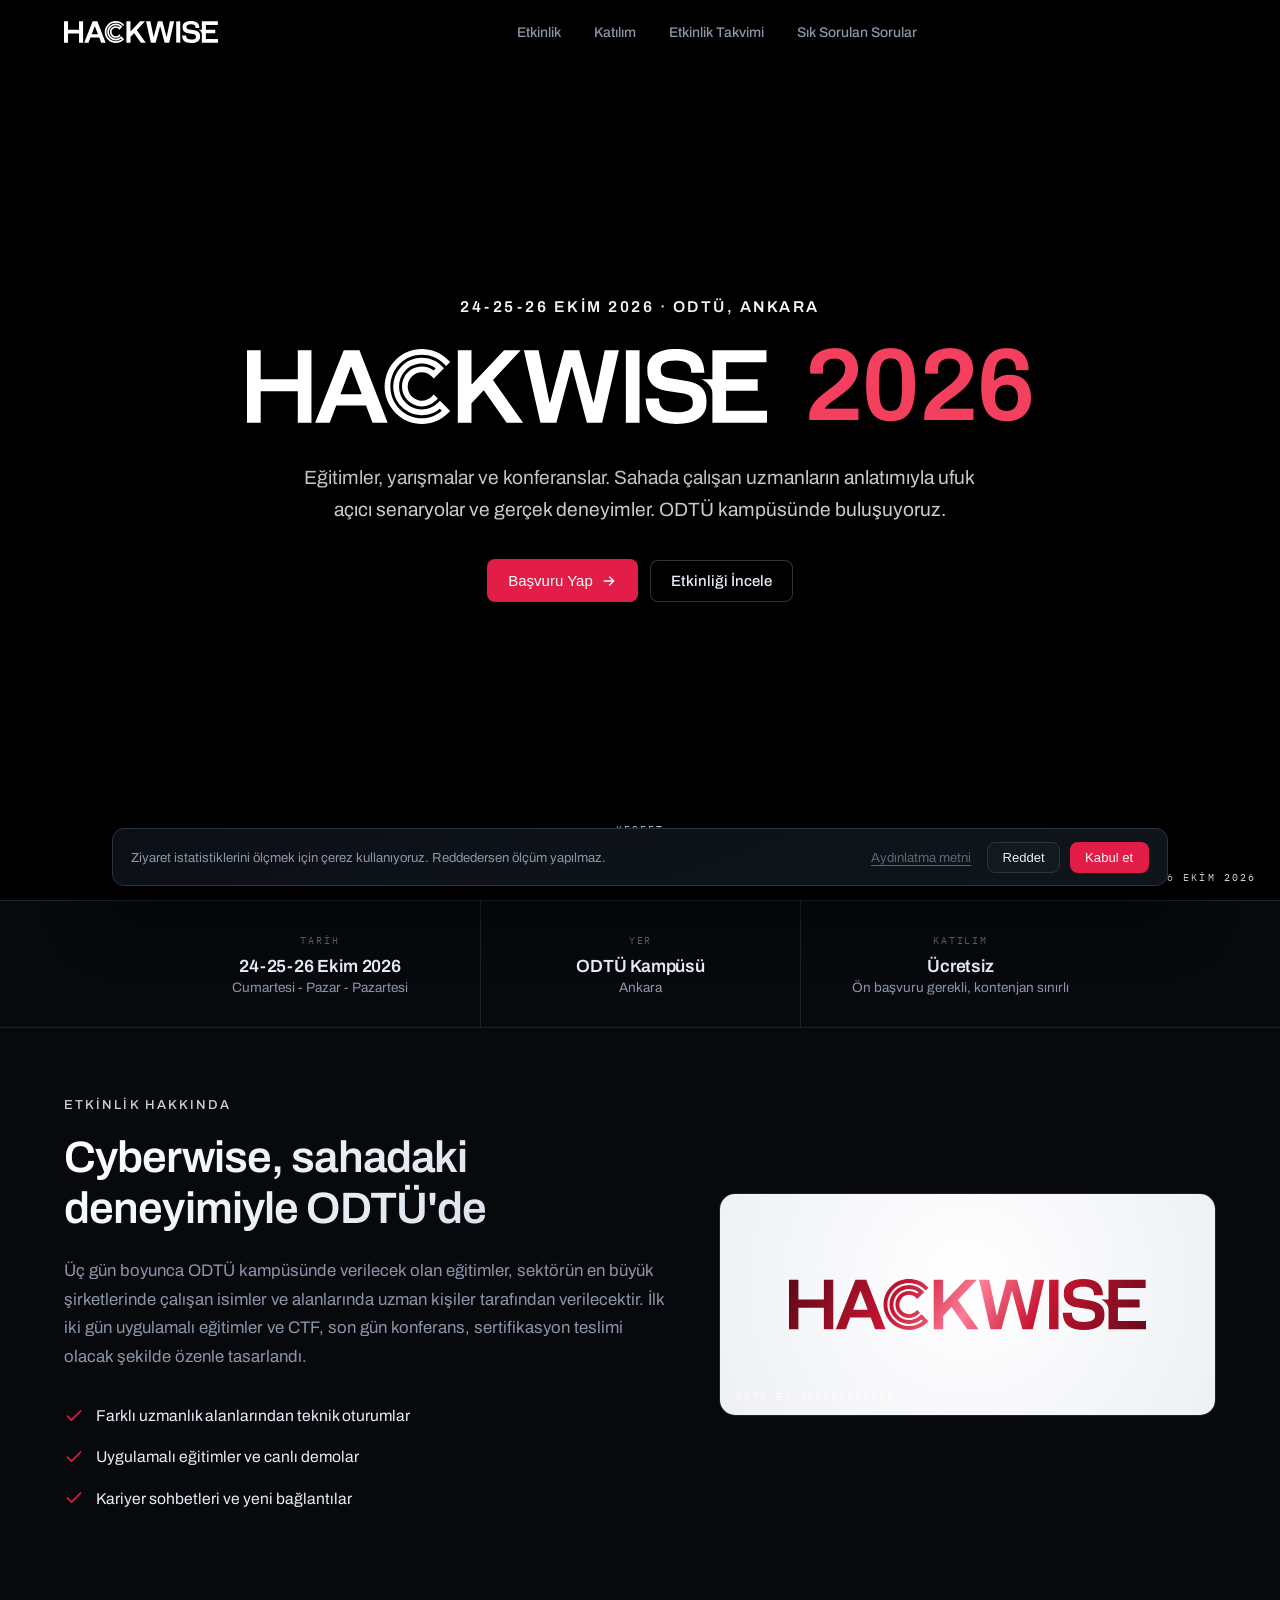
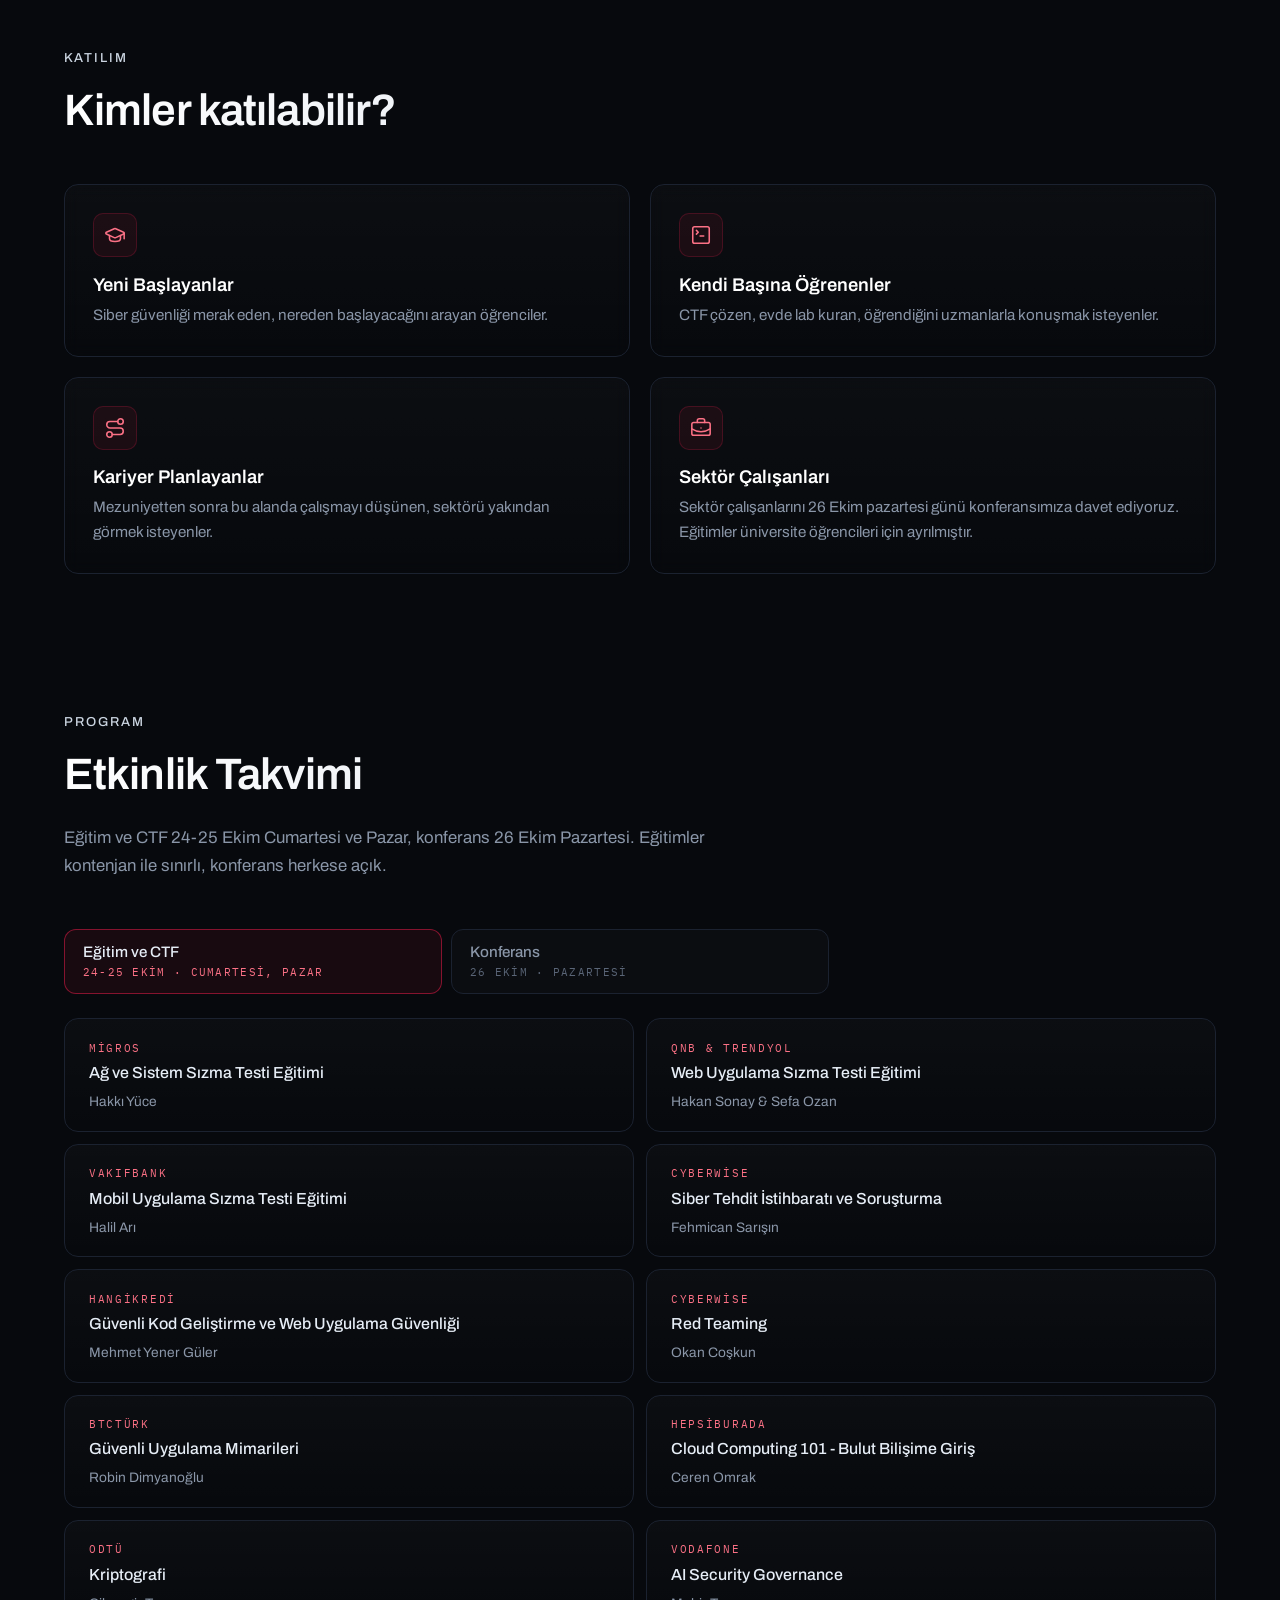
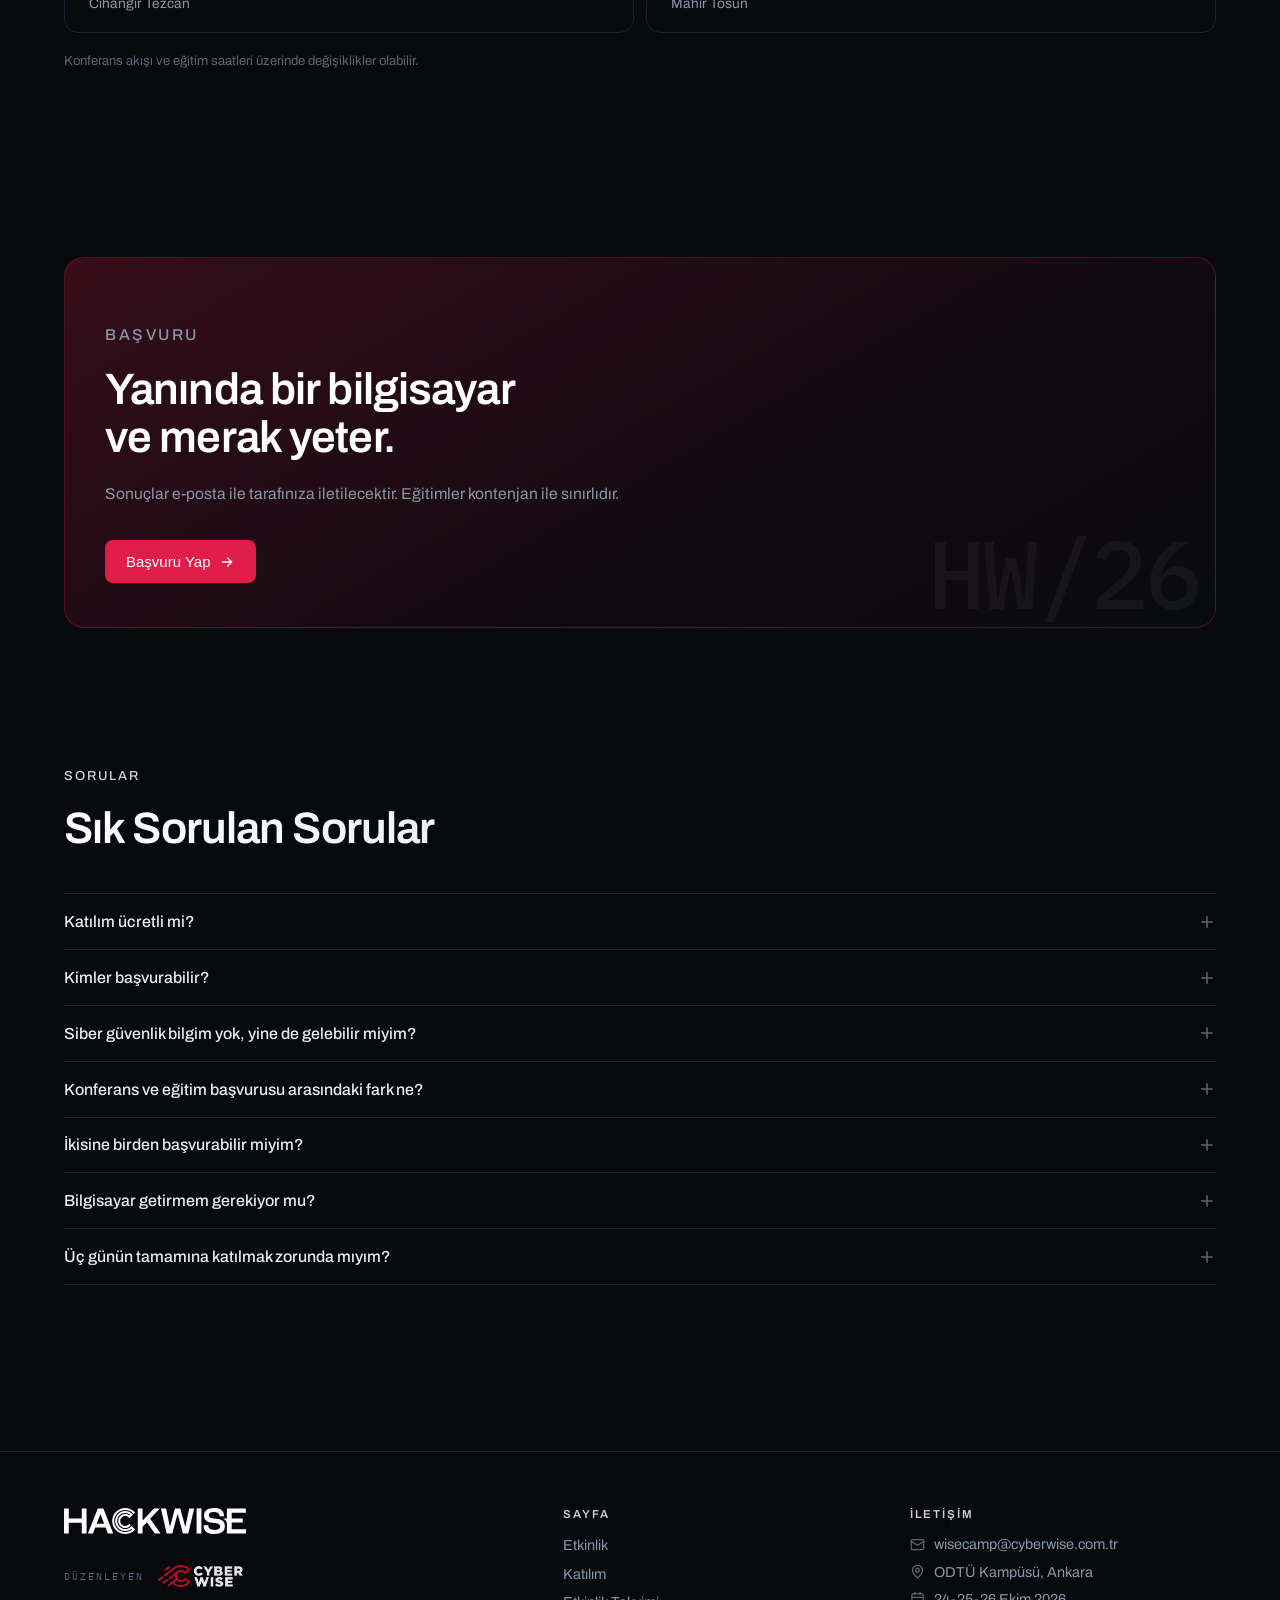
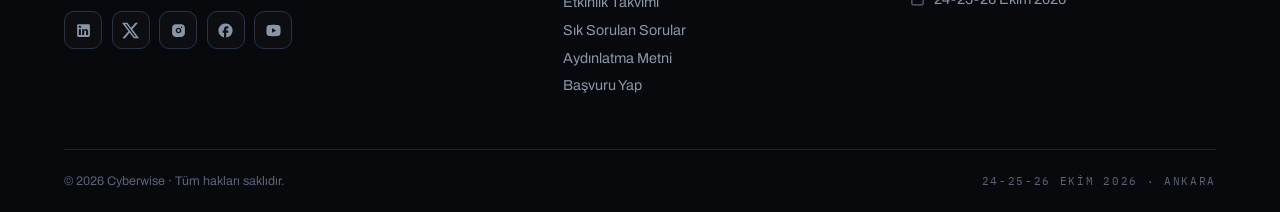
==== index.html @ 1c5ca89b "Initial commit" ====
<!doctype html>
<html lang="tr">
  <head>
    <meta charset="UTF-8" />
    <meta name="viewport" content="width=device-width, initial-scale=1.0" />
    <title>HackWise 2026 | Cyberwise</title>
    <meta name="description" content="24-25-26 Ekim 2026'da ODTÜ kampüsünde üç günlük siber güvenlik etkinliği. Eğitimler, yarışmalar ve konferanslar; sahadan uzmanlarla gerçek deneyimler." />

    <link rel="canonical" href="https://hackwise.org/" />

    <meta property="og:type" content="website" />
    <meta property="og:site_name" content="HackWise 2026" />
    <meta property="og:title" content="HackWise 2026 · 24-26 Ekim, ODTÜ Kampüsü" />
    <meta property="og:description" content="24-25-26 Ekim 2026'da ODTÜ kampüsünde üç günlük siber güvenlik etkinliği. Eğitimler, yarışmalar ve konferanslar; sahadan uzmanlarla gerçek deneyimler." />
    <meta property="og:url" content="https://hackwise.org/" />
    <meta property="og:image" content="https://hackwise.org/assets/og.png" />
    <meta property="og:image:type" content="image/png" />
    <meta property="og:image:width" content="1200" />
    <meta property="og:image:height" content="630" />
    <meta property="og:image:alt" content="HackWise 2026 · 24-25-26 Ekim, ODTÜ Kampüsü" />
    <meta property="og:locale" content="tr_TR" />

    <meta name="twitter:card" content="summary_large_image" />
    <meta name="twitter:title" content="HackWise 2026 · 24-26 Ekim, ODTÜ Kampüsü" />
    <meta name="twitter:image" content="https://hackwise.org/assets/og.png" />
    <meta name="twitter:description" content="24-25-26 Ekim 2026'da ODTÜ kampüsünde üç günlük siber güvenlik etkinliği. Eğitimler, yarışmalar ve konferanslar; sahadan uzmanlarla gerçek deneyimler." />

    <link rel="icon" href="assets/favicon.svg" type="image/svg+xml" />
    <link rel="apple-touch-icon" href="assets/apple-touch-icon.png" />
    <link rel="preconnect" href="https://fonts.googleapis.com" />
    <link rel="preconnect" href="https://fonts.gstatic.com" crossorigin />
    <link
      href="https://fonts.googleapis.com/css2?family=Archivo:wght@400;500;600;700&family=IBM+Plex+Mono:wght@400;500&display=swap"
      rel="stylesheet"
      media="print"
      onload="this.media='all'"
    />
    <noscript>
      <link
        href="https://fonts.googleapis.com/css2?family=Archivo:wght@400;500;600;700&family=IBM+Plex+Mono:wght@400;500&display=swap"
        rel="stylesheet"
      />
    </noscript>
    <link rel="stylesheet" href="styles.css?v=33" />
    <meta name="theme-color" content="#07090d" />

    <script type="application/ld+json">
    {
      "@context": "https://schema.org",
      "@type": "Event",
      "name": "HackWise 2026",
      "description": "ODTÜ kampüsünde üç günlük siber güvenlik etkinliği. 24-25 Ekim uygulamalı eğitimler, 26 Ekim konferans.",
      "startDate": "2026-10-24",
      "endDate": "2026-10-26",
      "eventAttendanceMode": "https://schema.org/OfflineEventAttendanceMode",
      "eventStatus": "https://schema.org/EventScheduled",
      "location": {
        "@type": "Place",
        "name": "ODTÜ Kampüsü",
        "address": {
          "@type": "PostalAddress",
          "streetAddress": "Üniversiteler Mahallesi, Dumlupınar Bulvarı No:1",
          "postalCode": "06800",
          "addressLocality": "Çankaya",
          "addressRegion": "Ankara",
          "addressCountry": "TR"
        }
      },
      "offers": {
        "@type": "Offer",
        "price": 0,
        "priceCurrency": "TRY",
        "availability": "https://schema.org/InStock",
        "url": "https://hackwise.org/"
      },
      "image": "https://hackwise.org/assets/og.png",
      "url": "https://hackwise.org/",
      "inLanguage": "tr",
      "isAccessibleForFree": true,
      "audience": {
        "@type": "Audience",
        "audienceType": "Üniversite öğrencileri ve siber güvenlik profesyonelleri"
      },
      "organizer": {
        "@type": "Organization",
        "name": "Cyberwise",
        "url": "https://www.cyberwise.com.tr",
        "sameAs": [
          "https://www.linkedin.com/company/cyberwisetr/",
          "https://x.com/Cyberwise_TR",
          "https://www.instagram.com/cyberwisecybersecurity/",
          "https://www.facebook.com/CyberwiseTurkey/",
          "https://www.youtube.com/channel/UCHg1nG4ghzyYnocoSRq4nSQ"
        ]
      }
    }
    </script>
  </head>
  <body>
    <header class="site-nav" id="site-nav">
      <div class="nav-inner" id="nav-inner">
        <div class="container-page nav-row">
          <a href="#top" class="nav-brand" aria-label="HackWise 2026">
            <img src="assets/hackwise-white.svg" alt="HackWise" class="nav-logo" width="1078" height="154" />
          </a>

          <nav class="nav-links">
            <a href="#hakkinda">Etkinlik</a>
            <a href="#katilimci">Katılım</a>
            <a href="#akis">Etkinlik Takvimi</a>
            <a href="#sss">Sık Sorulan Sorular</a>
          </nav>

          <div class="nav-actions">
            <button class="menu-btn" id="menu-btn" aria-label="Menü">
              <svg width="24" height="24" viewBox="0 0 24 24" fill="none" stroke="currentColor" stroke-width="2" stroke-linecap="round"><path d="M4 6h16M4 12h16M4 18h16"/></svg>
            </button>
          </div>
        </div>
      </div>

      <div class="mobile-menu" id="mobile-menu">
        <div class="container-page">
          <a href="#hakkinda">Etkinlik</a>
          <a href="#katilimci">Katılım</a>
          <a href="#akis">Etkinlik Takvimi</a>
          <a href="#sss">Sık Sorulan Sorular</a>
          <button type="button" class="btn-primary" style="margin-top:.75rem" data-apply-jump>Başvuru Yap</button>
        </div>
      </div>
    </header>

    <main id="top">
      <section class="hero">
        <video
          id="hero-video"
          class="hero-video"
          src="assets/world-web.mp4"
          autoplay
          muted
          playsinline
          preload="auto"
        ></video>

        <div class="hero-vignette"></div>
        <div class="hero-fade"></div>

        <div class="hero-content">
          <p class="eyebrow">24-25-26 Ekim 2026 · ODTÜ, Ankara</p>
          <h1 class="hero-title">
            <img src="assets/hackwise-white.svg" alt="HackWise" class="hero-logo" width="1078" height="154" fetchpriority="high" />
            <span class="hl">2026</span>
          </h1>
          <p class="hero-sub">
            Eğitimler, yarışmalar ve konferanslar. Sahada çalışan uzmanların anlatımıyla
            ufuk açıcı senaryolar ve gerçek deneyimler. ODTÜ kampüsünde buluşuyoruz.
          </p>
          <div class="hero-cta">
            <button type="button" class="btn-primary" data-apply-jump>
              <span>Başvuru Yap</span>
              <svg class="arrow" viewBox="0 0 24 24"><path d="M5 12h14M13 6l6 6-6 6"/></svg>
            </button>
            <a href="#hakkinda" class="btn-ghost hero-ghost">Etkinliği İncele</a>
          </div>
        </div>

        <div class="hero-corner br">24-25-26 EKİM 2026</div>

        <div class="scroll-cue">
          <span>KEŞFET</span>
          <span class="scroll-line"></span>
        </div>
      </section>

      <section class="info-strip">
        <div class="strip-grid-bg bg-grid bg-grid-fade"></div>
        <div class="container-page">
          <div class="info-grid">
            <div class="info-cell">
              <div class="k">Tarih</div>
              <div class="v">24-25-26 Ekim 2026</div>
              <div class="s">Cumartesi - Pazar - Pazartesi</div>
            </div>
            <div class="info-cell">
              <div class="k">Yer</div>
              <div class="v">ODTÜ Kampüsü</div>
              <div class="s">Ankara</div>
            </div>
            <div class="info-cell">
              <div class="k">Katılım</div>
              <div class="v">Ücretsiz</div>
              <div class="s">Ön başvuru gerekli, kontenjan sınırlı</div>
            </div>
          </div>
        </div>
      </section>

      <section id="hakkinda" class="section-pad">
        <div class="container-page">
          <div class="about-grid reveal">
            <div>
              <p class="eyebrow">Etkinlik Hakkında</p>
              <h2 class="section-title gradient-text" style="margin-top:1.25rem">
                Cyberwise, sahadaki deneyimiyle ODTÜ'de
              </h2>
              <p class="section-lead">
                Üç gün boyunca ODTÜ kampüsünde verilecek olan eğitimler, sektörün en büyük
                şirketlerinde çalışan isimler ve alanlarında uzman kişiler tarafından
                verilecektir. İlk iki gün uygulamalı eğitimler ve CTF, son gün konferans,
                sertifikasyon teslimi olacak şekilde özenle tasarlandı.
              </p>
              <ul class="about-list">
                <li>
                  <svg class="tick" viewBox="0 0 24 24" fill="none" stroke="currentColor" stroke-width="2" stroke-linecap="round" stroke-linejoin="round"><path d="M20 6L9 17l-5-5"/></svg>
                  <span>Farklı uzmanlık alanlarından teknik oturumlar</span>
                </li>
                <li>
                  <svg class="tick" viewBox="0 0 24 24" fill="none" stroke="currentColor" stroke-width="2" stroke-linecap="round" stroke-linejoin="round"><path d="M20 6L9 17l-5-5"/></svg>
                  <span>Uygulamalı eğitimler ve canlı demolar</span>
                </li>
                <li>
                  <svg class="tick" viewBox="0 0 24 24" fill="none" stroke="currentColor" stroke-width="2" stroke-linecap="round" stroke-linejoin="round"><path d="M20 6L9 17l-5-5"/></svg>
                  <span>Kariyer sohbetleri ve yeni bağlantılar</span>
                </li>
              </ul>
            </div>
            <div class="about-visual">
              <div class="visual-mark v1">
                <img src="assets/hackwise-gradient.svg" alt="HackWise" width="1078" height="154" loading="lazy" />
              </div>
              <span class="visual-label">ODTÜ EV SAHİPLİĞİNDE</span>
            </div>
          </div>
        </div>
      </section>

      <section id="katilimci" class="section-pad">
        <div class="container-page">
          <div class="reveal">
            <p class="eyebrow">Katılım</p>
            <h2 class="section-title gradient-text" style="margin-top:1.25rem">Kimler katılabilir?</h2>
          </div>
          <div class="grid-cards">
            <div class="card feature audience card-hover reveal">
              <div class="icon"><svg viewBox="0 0 24 24"><path d="M21.42 10.922a1 1 0 0 0-.019-1.838L12.83 5.18a2 2 0 0 0-1.66 0L2.6 9.08a1 1 0 0 0 0 1.832l8.57 3.908a2 2 0 0 0 1.66 0z"/><path d="M22 10v6"/><path d="M6 12.5V16a6 3 0 0 0 12 0v-3.5"/></svg></div>
              <h3>Yeni Başlayanlar</h3>
              <p>Siber güvenliği merak eden, nereden başlayacağını arayan öğrenciler.</p>
            </div>
            <div class="card feature audience card-hover reveal">
              <div class="icon"><svg viewBox="0 0 24 24"><path d="m7 11 2-2-2-2"/><path d="M11 13h4"/><rect width="18" height="18" x="3" y="3" rx="2"/></svg></div>
              <h3>Kendi Başına Öğrenenler</h3>
              <p>CTF çözen, evde lab kuran, öğrendiğini uzmanlarla konuşmak isteyenler.</p>
            </div>
            <div class="card feature audience card-hover reveal">
              <div class="icon"><svg viewBox="0 0 24 24"><circle cx="6" cy="19" r="3"/><path d="M9 19h8.5a3.5 3.5 0 0 0 0-7h-11a3.5 3.5 0 0 1 0-7H15"/><circle cx="18" cy="5" r="3"/></svg></div>
              <h3>Kariyer Planlayanlar</h3>
              <p>Mezuniyetten sonra bu alanda çalışmayı düşünen, sektörü yakından görmek isteyenler.</p>
            </div>
            <div class="card feature audience card-hover reveal">
              <div class="icon"><svg viewBox="0 0 24 24"><path d="M12 12h.01"/><path d="M16 6V4a2 2 0 0 0-2-2h-4a2 2 0 0 0-2 2v2"/><path d="M22 13a18.15 18.15 0 0 1-20 0"/><rect width="20" height="14" x="2" y="6" rx="2"/></svg></div>
              <h3>Sektör Çalışanları</h3>
              <p>Sektör çalışanlarını 26 Ekim pazartesi günü konferansımıza davet ediyoruz. Eğitimler üniversite öğrencileri için ayrılmıştır.</p>
            </div>
          </div>
        </div>
      </section>

      <section id="akis" class="section-pad">
        <div class="container-page">
          <div class="reveal">
            <p class="eyebrow">Program</p>
            <h2 class="section-title gradient-text" style="margin-top:1.25rem">Etkinlik Takvimi</h2>
            <p class="section-lead">
              Eğitim ve CTF 24-25 Ekim Cumartesi ve Pazar, konferans 26 Ekim Pazartesi.
              Eğitimler kontenjan ile sınırlı, konferans herkese açık.
            </p>
          </div>

          <div class="sch reveal">
            <div class="sch-tabs" role="tablist" aria-label="Program bölümleri">
              <button type="button" class="sch-day active" role="tab" aria-selected="true" aria-controls="sch-panel-1" data-day="1">
                <span class="sch-day-date">Eğitim ve CTF</span>
                <span class="sch-day-note">24-25 Ekim · Cumartesi, Pazar</span>
              </button>
              <button type="button" class="sch-day" role="tab" aria-selected="false" aria-controls="sch-panel-2" data-day="2">
                <span class="sch-day-date">Konferans</span>
                <span class="sch-day-note">26 Ekim · Pazartesi</span>
              </button>
            </div>

            <div class="sch-panel tgrid" id="sch-panel-1" role="tabpanel" data-day="1">
              <article class="tcard">
                <span class="tcard-firm">Migros</span>
                <h3>Ağ ve Sistem Sızma Testi Eğitimi</h3>
                <p class="tcard-trainer">Hakkı Yüce</p>
              </article>
              <article class="tcard">
                <span class="tcard-firm">QNB & Trendyol</span>
                <h3>Web Uygulama Sızma Testi Eğitimi</h3>
                <p class="tcard-trainer">Hakan Sonay & Sefa Ozan</p>
              </article>
              <article class="tcard">
                <span class="tcard-firm">Vakıfbank</span>
                <h3>Mobil Uygulama Sızma Testi Eğitimi</h3>
                <p class="tcard-trainer">Halil Arı</p>
              </article>
              <article class="tcard">
                <span class="tcard-firm">Cyberwise</span>
                <h3>Siber Tehdit İstihbaratı ve Soruşturma</h3>
                <p class="tcard-trainer">Fehmican Sarışın</p>
              </article>
              <article class="tcard">
                <span class="tcard-firm">HangiKredi</span>
                <h3>Güvenli Kod Geliştirme ve Web Uygulama Güvenliği</h3>
                <p class="tcard-trainer">Mehmet Yener Güler</p>
              </article>
              <article class="tcard">
                <span class="tcard-firm">Cyberwise</span>
                <h3>Red Teaming</h3>
                <p class="tcard-trainer">Okan Coşkun</p>
              </article>
              <article class="tcard">
                <span class="tcard-firm">BTCTürk</span>
                <h3>Güvenli Uygulama Mimarileri</h3>
                <p class="tcard-trainer">Robin Dimyanoğlu</p>
              </article>
              <article class="tcard">
                <span class="tcard-firm">Hepsiburada</span>
                <h3>Cloud Computing 101 - Bulut Bilişime Giriş</h3>
                <p class="tcard-trainer">Ceren Omrak</p>
              </article>
              <article class="tcard">
                <span class="tcard-firm">ODTÜ</span>
                <h3>Kriptografi</h3>
                <p class="tcard-trainer">Cihangir Tezcan</p>
              </article>
              <article class="tcard">
                <span class="tcard-firm">Vodafone</span>
                <h3>AI Security Governance</h3>
                <p class="tcard-trainer">Mahir Tosun</p>
              </article>
            </div>
            <div class="sch-panel timeline" id="sch-panel-2" role="tabpanel" data-day="2" hidden>
              <div class="slot">
                <div class="slot-body">
                  <h3>Açılış Konuşması</h3>
                </div>
              </div>
              <div class="slot">
                <div class="slot-body">
                  <h3>Bankacılık Sektöründe Siber Güvenlik</h3>
                </div>
              </div>
              <div class="slot slot-break">
                <div class="slot-body">
                  <h3>Ara</h3>
                </div>
              </div>
              <div class="slot">
                <div class="slot-body">
                  <h3>Enerji Sektöründe Siber Güvenlik</h3>
                </div>
              </div>
              <div class="slot">
                <div class="slot-body">
                  <h3>Honeypot</h3>
                </div>
              </div>
              <div class="slot slot-break">
                <div class="slot-body">
                  <h3>Öğle arası</h3>
                </div>
              </div>
              <div class="slot">
                <div class="slot-body">
                  <h3>ODTÜ oturumu</h3>
                </div>
              </div>
              <div class="slot">
                <div class="slot-body">
                  <h3>Platform Güvenliği</h3>
                </div>
              </div>
              <div class="slot slot-break">
                <div class="slot-body">
                  <h3>Ara</h3>
                </div>
              </div>
              <div class="slot">
                <div class="slot-body">
                  <h3>Denizcilikte Siber Güvenlik</h3>
                </div>
              </div>
              <div class="slot">
                <div class="slot-body">
                  <h3>Ödül töreni</h3>
                </div>
              </div>
              <div class="slot">
                <div class="slot-body">
                  <h3>Kapanış</h3>
                </div>
              </div>
            </div>
          </div>

          <p class="sch-note reveal">
            Konferans akışı ve eğitim saatleri üzerinde değişiklikler olabilir.
          </p>
        </div>
      </section>

      <section id="hazirlik" class="section-pad">
        <div class="container-page">
          <div class="prep reveal">
            <div class="prep-lead">
              <p class="eyebrow">Başvuru</p>
              <h2>Yanında bir bilgisayar ve merak yeter.</h2>
              <p>
                Sonuçlar e-posta ile tarafınıza iletilecektir. Eğitimler kontenjan
                ile sınırlıdır.
              </p>
              <button type="button" class="btn-primary apply-toggle" id="apply-toggle" aria-expanded="false" aria-controls="apply-choices">
                <span>Başvuru Yap</span>
                <svg class="arrow" viewBox="0 0 24 24"><path d="M5 12h14M13 6l6 6-6 6"/></svg>
              </button>

              <div class="apply-choices" id="apply-choices" hidden>
                <div class="apply-choices-inner">
                  <a href="#" class="apply-choice" data-apply="konferans">
                    <span class="apply-choice-kind">Konferans</span>
                    <span class="apply-choice-title">Konuşmalar</span>
                    <span class="apply-choice-desc">
                      26 Ekim, herkese açık.
                    </span>
                    <svg class="arrow" viewBox="0 0 24 24"><path d="M5 12h14M13 6l6 6-6 6"/></svg>
                  </a>
                  <a href="#" class="apply-choice" data-apply="hepsi">
                    <span class="apply-choice-kind">Eğitim + Konferans</span>
                    <span class="apply-choice-title">Üç günün tamamı</span>
                    <span class="apply-choice-desc">
                      Sertifikaya hak kazanmak için eğitim ve konferanslara katılım zorunludur.
                    </span>
                    <svg class="arrow" viewBox="0 0 24 24"><path d="M5 12h14M13 6l6 6-6 6"/></svg>
                  </a>
                </div>
              </div>

              <span class="prep-mark" aria-hidden="true">HW/26</span>
            </div>

          </div>
        </div>
      </section>


      <section id="sss" class="section-pad">
        <div class="container-page">
          <div class="reveal">
            <p class="eyebrow">Sorular</p>
            <h2 class="section-title gradient-text" style="margin-top:1.25rem">Sık Sorulan Sorular</h2>
          </div>

          <div class="faq reveal">
            <details class="faq-item">
              <summary>
                <span>Katılım ücretli mi?</span>
                <svg class="faq-sign" viewBox="0 0 24 24" fill="none" stroke="currentColor" stroke-width="2" stroke-linecap="round"><path d="M12 5v14M5 12h14"/></svg>
              </summary>
              <p>Hayır, etkinlik ücretsiz. Sadece ön başvuru gerekiyor.</p>
            </details>
            <details class="faq-item">
              <summary>
                <span>Kimler başvurabilir?</span>
                <svg class="faq-sign" viewBox="0 0 24 24" fill="none" stroke="currentColor" stroke-width="2" stroke-linecap="round"><path d="M12 5v14M5 12h14"/></svg>
              </summary>
              <p>Konferansa herkes başvurabilir. Eğitimler sadece üniversite öğrencilerine ayrıldı.</p>
            </details>
            <details class="faq-item">
              <summary>
                <span>Siber güvenlik bilgim yok, yine de gelebilir miyim?</span>
                <svg class="faq-sign" viewBox="0 0 24 24" fill="none" stroke="currentColor" stroke-width="2" stroke-linecap="round"><path d="M12 5v14M5 12h14"/></svg>
              </summary>
              <p>Evet.</p>
            </details>
            <details class="faq-item">
              <summary>
                <span>Konferans ve eğitim başvurusu arasındaki fark ne?</span>
                <svg class="faq-sign" viewBox="0 0 24 24" fill="none" stroke="currentColor" stroke-width="2" stroke-linecap="round"><path d="M12 5v14M5 12h14"/></svg>
              </summary>
              <p>Konferans sunumların yapıldığı ve sektör çalışanlarının öğrencilerle buluştuğu bir günlük bir etkinlik olacak. Eğitimler ise alanındaki uzman kişiler tarafından verilip sadece üniversite öğrencilerine yöneliktir.</p>
            </details>
            <details class="faq-item">
              <summary>
                <span>İkisine birden başvurabilir miyim?</span>
                <svg class="faq-sign" viewBox="0 0 24 24" fill="none" stroke="currentColor" stroke-width="2" stroke-linecap="round"><path d="M12 5v14M5 12h14"/></svg>
              </summary>
              <p>Hayır. Öğrencilerin eğitim ve konferansa, sektör çalışanlarının sadece konferansa başvurmalarını bekliyoruz. Çift kayıt oluşturulursa duruma göre biri değerlendirilecektir.</p>
            </details>
            <details class="faq-item">
              <summary>
                <span>Bilgisayar getirmem gerekiyor mu?</span>
                <svg class="faq-sign" viewBox="0 0 24 24" fill="none" stroke="currentColor" stroke-width="2" stroke-linecap="round"><path d="M12 5v14M5 12h14"/></svg>
              </summary>
              <p>Eğitimler için gerekiyor. Sadece konferans oturumlarına geleceksen gerek yok.</p>
            </details>
            <details class="faq-item">
              <summary>
                <span>Üç günün tamamına katılmak zorunda mıyım?</span>
                <svg class="faq-sign" viewBox="0 0 24 24" fill="none" stroke="currentColor" stroke-width="2" stroke-linecap="round"><path d="M12 5v14M5 12h14"/></svg>
              </summary>
              <p>Etkinlik kapsamında verilecek sertifikayı almak istiyorsan üç günün tamamına katılman gerekiyor. Konferans için istediğin oturumlara katılabilirsin, bu durumda sertifikadan mahrum kalacaksın.</p>
            </details>
          </div>
        </div>
      </section>
    </main>

    <footer class="site-footer">
      <div class="footer-grid-bg bg-grid bg-grid-fade"></div>
      <div class="container-page">
        <div class="footer-inner">
          <div class="footer-brand">
            <a href="#top" class="nav-brand" aria-label="HackWise 2026">
              <img src="assets/hackwise-white.svg" alt="HackWise" class="footer-logo" width="1078" height="154" loading="lazy" />
            </a>
            <div class="footer-org">
              <span>DÜZENLEYEN</span>
              <img src="assets/cw-white.webp" alt="Cyberwise" width="277" height="72" loading="lazy" />
            </div>
            <div class="footer-social">
              <a href="https://www.linkedin.com/company/cyberwisetr/" target="_blank" rel="noopener" aria-label="LinkedIn">
                <svg viewBox="0 0 24 24" fill="currentColor"><path d="M19 3C19.5304 3 20.0391 3.21071 20.4142 3.58579C20.7893 3.96086 21 4.46957 21 5V19C21 19.5304 20.7893 20.0391 20.4142 20.4142C20.0391 20.7893 19.5304 21 19 21H5C4.46957 21 3.96086 20.7893 3.58579 20.4142C3.21071 20.0391 3 19.5304 3 19V5C3 4.46957 3.21071 3.96086 3.58579 3.58579C3.96086 3.21071 4.46957 3 5 3H19ZM18.5 18.5V13.2C18.5 12.3354 18.1565 11.5062 17.5452 10.8948C16.9338 10.2835 16.1046 9.94 15.24 9.94C14.39 9.94 13.4 10.46 12.92 11.24V10.13H10.13V18.5H12.92V13.57C12.92 12.8 13.54 12.17 14.31 12.17C14.6813 12.17 15.0374 12.3175 15.2999 12.5801C15.5625 12.8426 15.71 13.1987 15.71 13.57V18.5H18.5ZM6.88 8.56C7.32556 8.56 7.75288 8.383 8.06794 8.06794C8.383 7.75288 8.56 7.32556 8.56 6.88C8.56 5.95 7.81 5.19 6.88 5.19C6.43178 5.19 6.00193 5.36805 5.68499 5.68499C5.36805 6.00193 5.19 6.43178 5.19 6.88C5.19 7.81 5.95 8.56 6.88 8.56ZM8.27 18.5V10.13H5.5V18.5H8.27Z"/></svg>
              </a>
              <a href="https://x.com/Cyberwise_TR" target="_blank" rel="noopener" aria-label="X">
                <svg viewBox="0 0 16 16" fill="currentColor"><path d="M12.6.75h2.454l-5.36 6.142L16 15.25h-4.937l-3.867-5.07-4.425 5.07H.316l5.733-6.57L0 .75h5.063l3.495 4.633L12.601.75Zm-.86 13.028h1.36L4.323 2.145H2.865z"/></svg>
              </a>
              <a href="https://www.instagram.com/cyberwisecybersecurity/" target="_blank" rel="noopener" aria-label="Instagram">
                <svg viewBox="0 0 24 24" fill="currentColor"><path d="M16 3C17.3261 3 18.5979 3.52678 19.5355 4.46447C20.4732 5.40215 21 6.67392 21 8V16C21 17.3261 20.4732 18.5979 19.5355 19.5355C18.5979 20.4732 17.3261 21 16 21H8C6.67392 21 5.40215 20.4732 4.46447 19.5355C3.52678 18.5979 3 17.3261 3 16V8C3 6.67392 3.52678 5.40215 4.46447 4.46447C5.40215 3.52678 6.67392 3 8 3H16ZM12 8C10.9391 8 9.92172 8.42143 9.17157 9.17157C8.42143 9.92172 8 10.9391 8 12C8 13.0609 8.42143 14.0783 9.17157 14.8284C9.92172 15.5786 10.9391 16 12 16C13.0609 16 14.0783 15.5786 14.8284 14.8284C15.5786 14.0783 16 13.0609 16 12C16 10.9391 15.5786 9.92172 14.8284 9.17157C14.0783 8.42143 13.0609 8 12 8ZM12 10C12.5304 10 13.0391 10.2107 13.4142 10.5858C13.7893 10.9609 14 11.4696 14 12C14 12.5304 13.7893 13.0391 13.4142 13.4142C13.0391 13.7893 12.5304 14 12 14C11.4696 14 10.9609 13.7893 10.5858 13.4142C10.2107 13.0391 10 12.5304 10 12C10 11.4696 10.2107 10.9609 10.5858 10.5858C10.9609 10.2107 11.4696 10 12 10ZM16.5 6.5C16.2348 6.5 15.9804 6.60536 15.7929 6.79289C15.6054 6.98043 15.5 7.23478 15.5 7.5C15.5 7.76522 15.6054 8.01957 15.7929 8.20711C15.9804 8.39464 16.2348 8.5 16.5 8.5C16.7652 8.5 17.0196 8.39464 17.2071 8.20711C17.3946 8.01957 17.5 7.76522 17.5 7.5C17.5 7.23478 17.3946 6.98043 17.2071 6.79289C17.0196 6.60536 16.7652 6.5 16.5 6.5Z"/></svg>
              </a>
              <a href="https://www.facebook.com/CyberwiseTurkey/" target="_blank" rel="noopener" aria-label="Facebook">
                <svg viewBox="0 0 24 24" fill="currentColor"><path d="M22 12C22 6.48 17.52 2 12 2C6.48 2 2 6.48 2 12C2 16.84 5.44 20.87 10 21.8V15H8V12H10V9.5C10 7.57 11.57 6 13.5 6H16V9H14C13.45 9 13 9.45 13 10V12H16V15H13V21.95C18.05 21.45 22 17.19 22 12Z"/></svg>
              </a>
              <a href="https://www.youtube.com/channel/UCHg1nG4ghzyYnocoSRq4nSQ" target="_blank" rel="noopener" aria-label="YouTube">
                <svg viewBox="0 0 24 24" fill="currentColor"><path fill-rule="evenodd" clip-rule="evenodd" d="M12 4C12.855 4 13.732 4.022 14.582 4.058L15.586 4.106L16.547 4.163L17.447 4.224L18.269 4.288C19.1612 4.35589 20.0008 4.73643 20.64 5.3626C21.2791 5.98877 21.6768 6.8204 21.763 7.711L21.803 8.136L21.878 9.046C21.948 9.989 22 11.017 22 12C22 12.983 21.948 14.011 21.878 14.954L21.803 15.864L21.763 16.289C21.6768 17.1798 21.2789 18.0115 20.6396 18.6377C20.0002 19.2639 19.1604 19.6443 18.268 19.712L17.448 19.775L16.548 19.837L15.586 19.894L14.582 19.942C13.7218 19.9793 12.861 19.9986 12 20C11.139 19.9986 10.2782 19.9793 9.418 19.942L8.414 19.894L7.453 19.837L6.553 19.775L5.731 19.712C4.83881 19.6441 3.9992 19.2636 3.36004 18.6374C2.72089 18.0112 2.32319 17.1796 2.237 16.289L2.197 15.864L2.122 14.954C2.04583 13.9711 2.00514 12.9858 2 12C2 11.017 2.052 9.989 2.122 9.046L2.197 8.136L2.237 7.711C2.32316 6.82055 2.72071 5.98905 3.35966 5.36291C3.99861 4.73676 4.83799 4.35612 5.73 4.288L6.551 4.224L7.451 4.163L8.413 4.106L9.417 4.058C10.2775 4.02073 11.1387 4.00139 12 4ZM10 9.575V14.425C10 14.887 10.5 15.175 10.9 14.945L15.1 12.52C15.1914 12.4674 15.2673 12.3916 15.3201 12.3003C15.3729 12.209 15.4007 12.1055 15.4007 12C15.4007 11.8945 15.3729 11.791 15.3201 11.6997C15.2673 11.6084 15.1914 11.5326 15.1 11.48L10.9 9.056C10.8088 9.00332 10.7053 8.9756 10.5999 8.97562C10.4945 8.97563 10.3911 9.00339 10.2998 9.0561C10.2086 9.1088 10.1329 9.1846 10.0802 9.27587C10.0276 9.36713 9.99993 9.47065 10 9.576V9.575Z"/></svg>
              </a>
            </div>
          </div>
          <div class="footer-col">
            <h3>Sayfa</h3>
            <ul>
              <li><a href="#hakkinda">Etkinlik</a></li>
              <li><a href="#katilimci">Katılım</a></li>
              <li><a href="#akis">Etkinlik Takvimi</a></li>
              <li><a href="#sss">Sık Sorulan Sorular</a></li>
              <li><a href="kvkk.html">Aydınlatma Metni</a></li>
              <li><button type="button" class="footer-link-btn" data-apply-jump>Başvuru Yap</button></li>
            </ul>
          </div>
          <div class="footer-col">
            <h3>İletişim</h3>
            <ul class="footer-contact">
              <li>
                <svg viewBox="0 0 24 24"><rect width="20" height="16" x="2" y="4" rx="2"/><path d="m22 7-8.97 5.7a1.94 1.94 0 0 1-2.06 0L2 7"/></svg>
                <a href="mailto:wisecamp@cyberwise.com.tr">wisecamp@cyberwise.com.tr</a>
              </li>
              <li>
                <svg viewBox="0 0 24 24"><path d="M20 10c0 6-8 12-8 12s-8-6-8-12a8 8 0 0 1 16 0Z"/><circle cx="12" cy="10" r="3"/></svg>
                <span>ODTÜ Kampüsü, Ankara</span>
              </li>
              <li>
                <svg viewBox="0 0 24 24"><path d="M8 2v4"/><path d="M16 2v4"/><rect width="18" height="18" x="3" y="4" rx="2"/><path d="M3 10h18"/></svg>
                <span>24-25-26 Ekim 2026</span>
              </li>
            </ul>
          </div>
        </div>
        <div class="footer-bottom">
          <span>© 2026 Cyberwise · Tüm hakları saklıdır.</span>
          <span class="footer-tag">24-25-26 EKİM 2026 · ANKARA</span>
        </div>
      </div>
    </footer>


    <script src="consent.js?v=6"></script>
    <script src="app.js?v=36"></script>
  </body>
</html>
---- styles.css ----
:root {
  --bg: #07090d;
  --bg-elev: #0c1016;
  --bg-card: #10151c;
  --border: #1b2230;
  --border-strong: #2a3343;
  --fg: #e6edf6;
  --fg-muted: #8a96a8;
  --fg-dim: #5a6577;
  --accent: #e11d48;
  --accent-hot: #be123c;
  --accent-glow: #fb7185;

  --font-sans: "Archivo", "Helvetica Neue", Helvetica, Arial, sans-serif;
  --font-mono: "IBM Plex Mono", ui-monospace, SFMono-Regular, Menlo, monospace;
}

*,
*::before,
*::after {
  box-sizing: border-box;
}

[hidden] {
  display: none !important;
}

html {
  background-color: var(--bg);
  color: var(--fg);
  font-family: var(--font-sans);
  -webkit-font-smoothing: antialiased;
  text-rendering: optimizeLegibility;
  scroll-behavior: smooth;
}

body {
  margin: 0;
  background: var(--bg);
  min-height: 100vh;
  overflow-x: hidden;
}

::selection {
  background-color: rgba(225, 29, 72, 0.3);
  color: #fff;
}

a {
  color: inherit;
  text-decoration: none;
}

img {
  max-width: 100%;
  display: block;
}

.bg-grid {
  background-image:
    linear-gradient(rgba(255, 255, 255, 0.025) 1px, transparent 1px),
    linear-gradient(90deg, rgba(255, 255, 255, 0.025) 1px, transparent 1px);
  background-size: 56px 56px;
  background-position: -1px -1px;
}

.bg-grid-fade {
  -webkit-mask-image: radial-gradient(ellipse 70% 60% at 50% 30%, #000 40%, transparent 80%);
  mask-image: radial-gradient(ellipse 70% 60% at 50% 30%, #000 40%, transparent 80%);
}

.container-page {
  max-width: 1200px;
  margin-inline: auto;
  padding-inline: 1.5rem;
}

section {
  position: relative;
}

.section-pad {
  padding-block: clamp(3rem, 5.5vw, 4.5rem);
}

.gradient-text {
  background: linear-gradient(135deg, #ffffff 0%, #e2e8f0 60%, #cbd5e1 100%);
  -webkit-background-clip: text;
  background-clip: text;
  -webkit-text-fill-color: transparent;
}

.section-title {
  font-size: clamp(1.875rem, 3.5vw, 2.75rem);
  font-weight: 600;
  letter-spacing: -0.02em;
  line-height: 1.15;
  margin: 0;
}

.section-lead {
  margin: 1.5rem 0 0;
  color: var(--fg-muted);
  font-size: 1.05rem;
  line-height: 1.7;
  max-width: 42rem;
}

.eyebrow {
  font-size: 0.8125rem;
  font-weight: 500;
  letter-spacing: 0.16em;
  text-transform: uppercase;
  color: #cbd5e1;
  margin: 0;
}

.card {
  background: linear-gradient(180deg, rgba(255, 255, 255, 0.025), rgba(255, 255, 255, 0.005));
  border: 1px solid var(--border);
  border-radius: 14px;
  backdrop-filter: blur(8px);
}

.btn-primary {
  display: inline-flex;
  align-items: center;
  justify-content: center;
  gap: 0.5rem;
  padding: 0.75rem 1.25rem;
  border-radius: 8px;
  font-weight: 500;
  font-size: 0.9375rem;
  background: var(--accent);
  color: #fff;
  transition: all 200ms ease;
  border: 1px solid rgba(225, 29, 72, 0.5);
  cursor: pointer;
}
.btn-primary:hover {
  background: var(--accent-glow);
  transform: translateY(-1px);
}

.btn-ghost {
  display: inline-flex;
  align-items: center;
  justify-content: center;
  gap: 0.5rem;
  padding: 0.75rem 1.25rem;
  border-radius: 8px;
  font-weight: 500;
  font-size: 0.9375rem;
  color: var(--fg);
  border: 1px solid var(--border-strong);
  background: rgba(255, 255, 255, 0.02);
  transition: all 200ms ease;
  cursor: pointer;
}
.btn-ghost:hover {
  background: rgba(255, 255, 255, 0.08);
  border-color: rgba(255, 255, 255, 0.25);
}

.arrow {
  width: 16px;
  height: 16px;
  stroke: currentColor;
  fill: none;
  stroke-width: 2;
  stroke-linecap: round;
  stroke-linejoin: round;
  flex: none;
}

.site-nav {
  position: fixed;
  top: 0;
  inset-inline: 0;
  z-index: 50;
}
.nav-inner {
  border-bottom: 1px solid transparent;
  transition: all 200ms ease;
}
.nav-inner.scrolled {
  background: rgba(7, 9, 13, 0.8);
  backdrop-filter: blur(20px);
  border-bottom: 1px solid var(--border);
}
.nav-row {
  display: flex;
  align-items: center;
  justify-content: space-between;
  height: 64px;
}
.nav-brand {
  display: inline-flex;
  align-items: baseline;
  gap: 0.55rem;
  line-height: 1;
  user-select: none;
}
.nav-logo {
  height: 22px;
  width: auto;
}

.nav-links {
  display: none;
  align-items: center;
  gap: 0.25rem;
}
.nav-links a {
  padding: 0.5rem 0.9rem;
  border-radius: 6px;
  font-size: 0.875rem;
  font-weight: 500;
  color: var(--fg-muted);
  transition: color 150ms ease;
}
.nav-links a:hover {
  color: #fff;
}
.nav-actions {
  display: flex;
  align-items: center;
  gap: 0.75rem;
}
.menu-btn {
  display: inline-flex;
  background: none;
  border: none;
  color: #fff;
  cursor: pointer;
  padding: 0.4rem;
}

.mobile-menu {
  display: none;
  border-top: 1px solid var(--border);
  background: rgba(12, 16, 22, 0.97);
  backdrop-filter: blur(20px);
}
.mobile-menu.open {
  display: block;
}
.mobile-menu .container-page {
  padding-block: 1.25rem;
  display: flex;
  flex-direction: column;
  gap: 0.25rem;
}
.mobile-menu a {
  padding: 0.75rem;
  border-radius: 6px;
  font-weight: 500;
  color: var(--fg);
}
.mobile-menu a:hover {
  background: rgba(255, 255, 255, 0.05);
}

@media (min-width: 1024px) {
  .nav-links { display: flex; }
  .menu-btn { display: none; }
}

.hero {
  position: relative;
  height: 100svh;
  min-height: 600px;
  display: flex;
  align-items: center;
  justify-content: center;
  text-align: center;
  overflow: hidden;
  background: #000;
}
@media (min-width: 1024px) {
  .hero { height: 100vh; }
}

.hero-video {
  position: absolute;
  inset: 0;
  width: 100%;
  height: 100%;
  object-fit: cover;
  animation: cinema-float 18s ease-in-out infinite;
  transform-origin: center center;
  will-change: transform;
}
@keyframes cinema-float {
  0%   { transform: scale(1.05) rotate(0deg); }
  25%  { transform: scale(1.07) rotate(0.3deg); }
  50%  { transform: scale(1.06) rotate(0deg); }
  75%  { transform: scale(1.07) rotate(-0.3deg); }
  100% { transform: scale(1.05) rotate(0deg); }
}

.hero-vignette {
  position: absolute;
  inset: 0;
  pointer-events: none;
  background: radial-gradient(ellipse at center, transparent 30%, rgba(0, 0, 0, 0.7) 100%);
}
.hero-fade {
  position: absolute;
  inset: 0;
  pointer-events: none;
  background: linear-gradient(to bottom, rgba(0,0,0,0.55), rgba(0,0,0,0.3) 50%, rgba(0,0,0,0.85));
}

.hero-content {
  position: relative;
  z-index: 10;
  max-width: 62rem;
  margin-inline: auto;
  padding-inline: 1.25rem;
}
.hero-title .hl {
  font-size: calc(var(--hero-logo-w) / 5.05);
  line-height: 1;
}
.hero-title {
  --hero-logo-w: clamp(230px, 44vw, 520px);
  display: flex;
  flex-wrap: wrap;
  align-items: center;
  justify-content: center;
  gap: 0.1em 0.45em;
}
.hero-logo {
  width: var(--hero-logo-w);
  height: auto;
  filter: drop-shadow(0 4px 24px rgba(0, 0, 0, 0.8));
}

.hero .eyebrow {
  color: #fff;
  font-size: clamp(0.8125rem, 1.3vw, 0.98rem);
  font-weight: 600;
  text-shadow: 0 2px 12px rgba(0, 0, 0, 0.9), 0 0 32px rgba(0, 0, 0, 0.7);
}
.hero h1 {
  font-size: clamp(2.25rem, 6.5vw, 5.5rem);
  line-height: 1.05;
  font-weight: 600;
  letter-spacing: -0.02em;
  margin: 1.25rem 0 0;
  color: #fff;
  filter: drop-shadow(0 4px 30px rgba(0, 0, 0, 0.9));
}
.hero h1 .hl {
  color: #f43f5e;
}
.hero-sub {
  margin: 1.5rem auto 0;
  max-width: 42rem;
  font-size: clamp(0.95rem, 1.6vw, 1.2rem);
  line-height: 1.7;
  color: rgba(255, 255, 255, 0.8);
  text-shadow: 0 2px 20px rgba(0, 0, 0, 0.95);
}
.hero-cta {
  margin-top: 2rem;
  display: flex;
  flex-direction: column;
  align-items: stretch;
  gap: 0.75rem;
  width: 100%;
  max-width: 320px;
  margin-inline: auto;
}
@media (min-width: 640px) {
  .hero-cta {
    flex-direction: row;
    align-items: center;
    justify-content: center;
    width: auto;
    max-width: none;
  }
}
.hero-ghost {
  backdrop-filter: blur(12px);
  background: rgba(0, 0, 0, 0.4);
  border-color: rgba(255, 255, 255, 0.2);
}
.hero-ghost:hover {
  background: rgba(0, 0, 0, 0.6);
}

.hero-corner {
  position: absolute;
  font-family: var(--font-mono);
  font-size: 0.65rem;
  letter-spacing: 0.2em;
  color: rgba(255, 255, 255, 0.85);
  text-shadow: 0 1px 10px rgba(0, 0, 0, 0.9);
  pointer-events: none;
  z-index: 20;
  display: none;
}
.hero-corner.tl { top: 80px; left: 1.5rem; }
.hero-corner.br { bottom: 1rem; right: 1.5rem; }
@media (min-width: 640px) {
  .hero-corner { display: block; }
}

.scroll-cue {
  position: absolute;
  bottom: 1.5rem;
  left: 50%;
  transform: translateX(-50%);
  display: none;
  flex-direction: column;
  align-items: center;
  gap: 0.5rem;
  z-index: 20;
  pointer-events: none;
  font-family: var(--font-mono);
  font-size: 0.6rem;
  letter-spacing: 0.2em;
  color: rgba(255, 255, 255, 0.8);
  text-shadow: 0 1px 10px rgba(0, 0, 0, 0.9);
}
@media (min-width: 1024px) {
  .scroll-cue { display: flex; }
}
.scroll-line {
  width: 1px;
  height: 32px;
  background: linear-gradient(to bottom, rgba(255, 255, 255, 0.75), transparent);
  animation: scroll-cue 2.4s ease-in-out infinite;
}
@keyframes scroll-cue {
  0%, 100% { opacity: 0.2; transform: translateY(0); }
  50%      { opacity: 0.7; transform: translateY(4px); }
}

.info-strip {
  border-block: 1px solid var(--border);
  position: relative;
  overflow: hidden;
}
.info-strip .strip-grid-bg {
  position: absolute;
  inset: 0;
  opacity: 0.2;
  pointer-events: none;
}
.info-grid {
  position: relative;
  display: grid;
  grid-template-columns: 1fr;
  text-align: center;
}
.info-cell {
  padding: 1.75rem 1.25rem;
  border-top: 1px solid var(--border);
}
.info-cell:nth-child(-n + 2) {
  border-top: none;
}
.info-cell + .info-cell:nth-child(even) {
  border-left: 1px solid var(--border);
}
.info-cell .k {
  font-family: var(--font-mono);
  font-size: 0.65rem;
  letter-spacing: 0.18em;
  text-transform: uppercase;
  color: var(--fg-dim);
}
.info-cell .v {
  margin-top: 0.6rem;
  font-size: 1.1rem;
  font-weight: 600;
  letter-spacing: -0.01em;
}
.info-cell .s {
  margin-top: 0.25rem;
  font-size: 0.85rem;
  color: var(--fg-muted);
}
@media (min-width: 900px) {
  .info-grid { grid-template-columns: repeat(3, 1fr); max-width: 60rem; margin: 0 auto; }
  .info-cell { border-top: none; padding: 2rem 2rem; }
  .info-cell + .info-cell { border-left: 1px solid var(--border); }
}

.card-hover {
  transition: all 250ms cubic-bezier(0.4, 0, 0.2, 1);
}
.card-hover:hover {
  border-color: rgba(255, 255, 255, 0.18);
  transform: translateY(-2px);
  box-shadow: 0 12px 32px -20px rgba(0, 0, 0, 0.55);
}

.grid-cards {
  display: grid;
  grid-template-columns: 1fr;
  gap: 1.25rem;
  margin-top: 3rem;
}
@media (min-width: 640px) {
  .grid-cards { grid-template-columns: repeat(2, 1fr); }
}
@media (min-width: 1024px) {
  .grid-cards.cols-3 { grid-template-columns: repeat(3, 1fr); }
}
.feature {
  padding: 1.75rem;
}
.feature .icon {
  width: 44px;
  height: 44px;
  display: grid;
  place-items: center;
  border-radius: 10px;
  background: rgba(225, 29, 72, 0.08);
  border: 1px solid rgba(225, 29, 72, 0.2);
  color: var(--accent);
  margin-bottom: 1.1rem;
}
.feature .icon svg {
  width: 22px;
  height: 22px;
  stroke: currentColor;
  fill: none;
  stroke-width: 1.7;
  stroke-linecap: round;
  stroke-linejoin: round;
}
.feature h3 {
  margin: 0 0 0.5rem;
  font-size: 1.15rem;
  font-weight: 600;
  color: #fff;
}
.feature p {
  margin: 0;
  color: var(--fg-muted);
  line-height: 1.65;
  font-size: 0.95rem;
}
.feature.audience .icon {
  background: rgba(225, 29, 72, 0.08);
  border-color: rgba(225, 29, 72, 0.22);
  color: #fb7185;
}

.about-grid {
  display: grid;
  grid-template-columns: 1fr;
  gap: 3rem;
  align-items: center;
}
@media (min-width: 900px) {
  .about-grid { grid-template-columns: 1.1fr 0.9fr; }
}
.about-visual {
  position: relative;
  border-radius: 16px;
  overflow: hidden;
  border: 1px solid var(--border);
}
.about-visual .visual-label {
  position: absolute;
  bottom: 0.75rem;
  left: 1rem;
  font-family: var(--font-mono);
  font-size: 0.6rem;
  letter-spacing: 0.2em;
  color: rgba(255, 255, 255, 0.75);
}
.about-visual[data-variant="1"] .visual-label {
  color: rgba(7, 9, 13, 0.55);
}
.about-list {
  margin: 2rem 0 0;
  padding: 0;
  list-style: none;
  display: grid;
  gap: 1rem;
}
.about-list li {
  display: flex;
  gap: 0.75rem;
  align-items: flex-start;
  color: var(--fg);
  line-height: 1.6;
  font-size: 0.98rem;
}
.about-list .tick {
  flex: none;
  margin-top: 0.15rem;
  width: 20px;
  height: 20px;
  color: var(--accent);
}

.sch {
  margin-top: 3rem;
}
.sch-tabs {
  display: grid;
  gap: 0.6rem;
  grid-template-columns: 1fr;
}
@media (min-width: 720px) {
  .sch-tabs { grid-template-columns: repeat(3, 1fr); }
}
.sch-day {
  display: flex;
  flex-direction: column;
  align-items: flex-start;
  gap: 0.3rem;
  padding: 0.9rem 1.1rem;
  border-radius: 12px;
  border: 1px solid var(--border);
  background: rgba(255, 255, 255, 0.02);
  color: var(--fg-muted);
  font-family: inherit;
  text-align: left;
  cursor: pointer;
  transition: border-color 200ms ease, background 200ms ease, color 200ms ease;
}
.sch-day:hover {
  border-color: var(--border-strong);
  color: var(--fg);
}
.sch-day.active {
  border-color: rgba(225, 29, 72, 0.55);
  background: rgba(225, 29, 72, 0.08);
  color: var(--fg);
}
.sch-day-date {
  font-size: 0.95rem;
  font-weight: 500;
  color: inherit;
}
.sch-day-note {
  font-family: var(--font-mono);
  font-size: 0.68rem;
  letter-spacing: 0.12em;
  text-transform: uppercase;
  color: var(--fg-dim);
}
.sch-day.active .sch-day-note {
  color: var(--accent-glow);
}

.sch-panel {
  margin-top: 1.5rem;
}
.sch-panel.tgrid {
  display: grid;
  gap: 0.75rem;
}
@media (min-width: 820px) {
  .sch-panel.tgrid { grid-template-columns: 1fr 1fr; }
}
.tcard {
  display: grid;
  align-content: start;
  gap: 0.45rem;
  padding: 1.35rem 1.5rem;
  border: 1px solid var(--border);
  border-radius: 14px;
  background: linear-gradient(180deg, rgba(255, 255, 255, 0.025), rgba(255, 255, 255, 0.005));
  transition: border-color 200ms ease, background 200ms ease;
}
.tcard:hover {
  border-color: rgba(225, 29, 72, 0.4);
  background: rgba(225, 29, 72, 0.05);
}
.tcard-firm {
  font-family: var(--font-mono);
  font-size: 0.66rem;
  letter-spacing: 0.16em;
  text-transform: uppercase;
  color: var(--accent-glow);
}
.tcard h3 {
  margin: 0;
  font-size: 1rem;
  font-weight: 500;
  line-height: 1.4;
  color: var(--fg);
  text-wrap: balance;
}
.tcard-trainer {
  margin: 0.15rem 0 0;
  font-size: 0.86rem;
  color: var(--fg-muted);
}

.sch-panel.timeline {
  padding: 1.75rem 1.5rem;
  border: 1px solid var(--border);
  border-radius: 16px;
  background: linear-gradient(180deg, rgba(255, 255, 255, 0.025), rgba(255, 255, 255, 0.005));
}
@media (min-width: 720px) {
  .sch-panel.timeline { padding: 2rem 2.25rem; }
}
.slot {
  position: relative;
  padding-left: 1.6rem;
  border-left: 1px solid var(--border);
}
.slot:last-child {
  border-left-color: transparent;
}
.slot-body {
  padding-bottom: 1.6rem;
}
.slot:last-child .slot-body {
  padding-bottom: 0;
}
.slot::after {
  content: "";
  position: absolute;
  left: -4px;
  top: 0.42rem;
  width: 7px;
  height: 7px;
  border-radius: 50%;
  background: var(--accent);
}
.slot-body h3 {
  margin: 0;
  font-size: 1rem;
  font-weight: 500;
  line-height: 1.4;
  color: var(--fg);
}
.slot-who {
  margin: 0.3rem 0 0;
  font-size: 0.86rem;
  color: var(--fg-muted);
}
.slot-break .slot-body {
  padding-bottom: 1.2rem;
}
.slot-break .slot-body h3 {
  font-size: 0.85rem;
  font-weight: 400;
  color: var(--fg-dim);
}
.slot-break::after {
  background: none;
  border: 1px solid var(--border-strong);
}
.sch-note {
  margin: 1.25rem 0 0;
  font-size: 0.82rem;
  color: var(--fg-dim);
}

.prep {
  margin-top: 3rem;
}
.prep-lead {
  position: relative;
  overflow: hidden;
  display: flex;
  flex-direction: column;
  align-items: flex-start;
  padding: 2rem 1.5rem;
  border: 1px solid rgba(225, 29, 72, 0.32);
  border-radius: 20px;
  background: linear-gradient(150deg, rgba(225, 29, 72, 0.22), rgba(225, 29, 72, 0.05) 62%, rgba(255, 255, 255, 0.01));
}
@media (min-width: 640px) {
  .prep-lead { padding: 2.75rem 2.5rem; }
}
.prep-lead h2 {
  margin: 1rem 0 0;
  max-width: 24ch;
  font-size: clamp(1.875rem, 3.5vw, 2.75rem);
  font-weight: 600;
  letter-spacing: -0.02em;
  line-height: 1.1;
  text-wrap: balance;
  color: #fff;
}
.prep-lead p {
  position: relative;
  margin: 1.25rem 0 0;
  max-width: 34rem;
  font-size: 0.98rem;
  line-height: 1.7;
  color: var(--fg-muted);
}
.prep-lead .btn-primary {
  margin-top: 2rem;
}
.prep-mark {
  position: absolute;
  right: 1rem;
  bottom: -0.5rem;
  font-family: var(--font-mono);
  font-size: clamp(3.5rem, 8vw, 6rem);
  font-weight: 500;
  letter-spacing: -0.04em;
  color: rgba(255, 255, 255, 0.045);
  pointer-events: none;
  user-select: none;
}
.faq {
  margin-top: 2.5rem;
  border-top: 1px solid var(--border);
}
.faq-item {
  border-bottom: 1px solid var(--border);
}
.faq-item summary {
  display: flex;
  align-items: center;
  justify-content: space-between;
  gap: 1.5rem;
  padding: 1.15rem 0;
  font-size: 1rem;
  font-weight: 500;
  color: var(--fg);
  cursor: pointer;
  list-style: none;
  transition: color 200ms ease;
}
.faq-item summary::-webkit-details-marker {
  display: none;
}
.faq-item summary:hover {
  color: var(--accent-glow);
}
.faq-sign {
  flex: none;
  width: 18px;
  height: 18px;
  color: var(--fg-dim);
  transition: transform 200ms ease, color 200ms ease;
}
.faq-item[open] .faq-sign {
  transform: rotate(45deg);
  color: var(--accent-glow);
}
.faq-item p {
  margin: 0 0 1.35rem;
  max-width: 46rem;
  font-size: 0.93rem;
  line-height: 1.7;
  color: var(--fg-muted);
}
@media (prefers-reduced-motion: reduce) {
  .faq-sign { transition: none; }
}

.apply-choices {
  flex: none;
  align-self: stretch;
  display: block;
  margin-top: 1.75rem;
  animation: choices-in 240ms ease;
}
@keyframes choices-in {
  from { opacity: 0; transform: translateY(-8px); }
  to { opacity: 1; transform: none; }
}
.apply-choices-inner {
  display: grid;
  gap: 0.75rem;
  padding: 2px;
}
@media (min-width: 700px) {
  .apply-choices-inner { grid-template-columns: repeat(auto-fit, minmax(15rem, 1fr)); }
}
.apply-toggle .arrow {
  transition: transform 240ms ease;
}
.apply-toggle[aria-expanded="true"] .arrow {
  transform: rotate(90deg);
}
.apply-choice {
  position: relative;
  display: grid;
  gap: 0.35rem;
  padding: 1.25rem 3rem 1.25rem 1.25rem;
  border: 1px solid var(--border);
  border-radius: 14px;
  background: rgba(255, 255, 255, 0.02);
  transition: border-color 200ms ease, background 200ms ease, transform 200ms ease;
}
.apply-choice:hover,
.apply-choice:focus-visible {
  border-color: rgba(225, 29, 72, 0.5);
  background: rgba(225, 29, 72, 0.07);
  transform: translateY(-1px);
}
.apply-choice-kind {
  font-family: var(--font-mono);
  font-size: 0.66rem;
  letter-spacing: 0.16em;
  text-transform: uppercase;
  color: var(--accent-glow);
}
.apply-choice-title {
  font-size: 1.05rem;
  font-weight: 500;
  color: var(--fg);
}
.apply-choice-desc {
  font-size: 0.88rem;
  line-height: 1.6;
  color: var(--fg-muted);
}
.apply-choice .arrow {
  position: absolute;
  top: 1.6rem;
  right: 1.25rem;
  width: 18px;
  height: 18px;
  color: var(--fg-dim);
}
.apply-choice:hover .arrow {
  color: var(--accent-glow);
}

.footer-link-btn {
  display: block;
  padding: 0;
  border: none;
  background: none;
  font-family: inherit;
  font-weight: inherit;
  line-height: inherit;
  text-align: left;
  cursor: pointer;
}

.visual-mark {
  display: flex;
  flex-direction: column;
  align-items: center;
  justify-content: center;
  gap: 1.1rem;
  aspect-ratio: 1280 / 572;
}
.visual-mark.v1 {
  background: radial-gradient(circle at 50% 40%, #ffffff, #eef0f4);
}
.visual-mark.v1 img {
  width: min(72%, 440px);
  height: auto;
}
.site-footer {
  position: relative;
  margin-top: 6rem;
  border-top: 1px solid var(--border);
}
.site-footer .footer-grid-bg {
  position: absolute;
  inset: 0;
  opacity: 0.35;
  pointer-events: none;
}
.footer-inner {
  position: relative;
  padding-block: 3.5rem;
  display: grid;
  gap: 2.5rem;
  grid-template-columns: 1fr;
  align-items: start;
}
@media (min-width: 768px) {
  .footer-inner { grid-template-columns: 1.5fr 1fr 1fr; }
}
.footer-logo {
  height: 26px;
  width: auto;
}
.footer-org {
  display: flex;
  align-items: center;
  gap: 0.9rem;
  margin-top: 1.75rem;
}
.footer-org span {
  font-family: var(--font-mono);
  font-size: 0.62rem;
  letter-spacing: 0.2em;
  color: var(--fg-dim);
}
.footer-org img {
  height: 22px;
  width: auto;
  opacity: 0.9;
}
.footer-social {
  margin-top: 1.5rem;
  display: flex;
  gap: 0.6rem;
}
.footer-social a {
  display: grid;
  place-items: center;
  width: 38px;
  height: 38px;
  border: 1px solid var(--border-strong);
  border-radius: 10px;
  background: rgba(255, 255, 255, 0.02);
  color: var(--fg-muted);
  transition: all 150ms ease;
}
.footer-social a:hover {
  color: #fff;
  border-color: rgba(255, 255, 255, 0.3);
  background: rgba(255, 255, 255, 0.06);
}
.footer-social svg {
  width: 17px;
  height: 17px;
}
.footer-col h3 {
  font-size: 0.72rem;
  letter-spacing: 0.16em;
  text-transform: uppercase;
  color: rgba(255, 255, 255, 0.8);
  margin: 0 0 1rem;
  font-weight: 600;
}
.footer-col ul {
  list-style: none;
  margin: 0;
  padding: 0;
  display: grid;
  gap: 0.7rem;
}
.footer-col a,
.footer-col .footer-link-btn {
  color: var(--fg-muted);
  font-size: 0.9rem;
  transition: color 150ms ease;
}
.footer-col a:hover,
.footer-col .footer-link-btn:hover {
  color: #fff;
}
.footer-contact li {
  display: flex;
  align-items: center;
  gap: 0.6rem;
  color: var(--fg-muted);
  font-size: 0.9rem;
}
.footer-contact svg {
  flex: none;
  width: 15px;
  height: 15px;
  stroke: var(--fg-dim);
  fill: none;
  stroke-width: 2;
  stroke-linecap: round;
  stroke-linejoin: round;
}
.footer-tag {
  font-family: var(--font-mono);
  font-size: 0.7rem;
  letter-spacing: 0.15em;
}

.footer-bottom {
  position: relative;
  border-top: 1px solid var(--border);
  padding-block: 1.5rem;
  display: flex;
  flex-wrap: wrap;
  gap: 0.75rem;
  justify-content: space-between;
  align-items: center;
  color: var(--fg-dim);
  font-size: 0.78rem;
}

.reveal {
  opacity: 0;
  transform: translateY(18px);
  transition: opacity 600ms ease, transform 600ms ease;
}
.reveal.in {
  opacity: 1;
  transform: none;
}

a:focus-visible,
button:focus-visible {
  outline: 2px solid var(--accent);
  outline-offset: 2px;
}

@media (prefers-reduced-motion: reduce) {
  * { animation: none !important; scroll-behavior: auto !important; transition: none !important; }
  .reveal { opacity: 1; transform: none; }
}

.legal {
  padding: 8rem 0 5rem;
}
.legal .eyebrow {
  color: var(--fg-muted);
}
.legal h1 {
  margin: 1.25rem 0 0;
}
.legal h2 {
  margin: 3rem 0 0;
  font-size: 1.15rem;
  font-weight: 600;
  letter-spacing: -0.01em;
  color: var(--fg);
}
.legal p {
  margin: 1rem 0 0;
  max-width: 42rem;
  font-size: 0.98rem;
  line-height: 1.75;
  color: var(--fg-muted);
}
.legal ul {
  margin: 1rem 0 0;
  padding-left: 1.1rem;
  max-width: 42rem;
  display: grid;
  gap: 0.5rem;
  font-size: 0.98rem;
  line-height: 1.7;
  color: var(--fg-muted);
}
.legal li::marker {
  color: var(--accent);
}
.legal a {
  color: var(--fg);
  text-decoration: underline;
  text-underline-offset: 3px;
}
.legal a:hover {
  color: var(--accent-glow);
}

.legal-meta {
  font-family: var(--font-mono);
  font-size: 0.82rem !important;
  line-height: 1.7;
  color: var(--fg-dim) !important;
}
.consent {
  position: fixed;
  left: 1rem;
  right: 1rem;
  bottom: 0.85rem;
  z-index: 90;
  display: grid;
  gap: 0.75rem;
  max-width: 66rem;
  margin: 0 auto;
  padding: 0.8rem 1.15rem;
  border: 1px solid var(--border-strong);
  border-radius: 12px;
  background: linear-gradient(160deg, var(--bg-elev), var(--bg-card));
  box-shadow: 0 24px 60px rgba(0, 0, 0, 0.55);
  animation: consent-in 260ms ease;
}
@media (min-width: 720px) {
  .consent {
    grid-template-columns: 1fr auto;
    align-items: center;
    gap: 1.5rem;
  }
}
@keyframes consent-in {
  from { opacity: 0; transform: translateY(12px); }
  to { opacity: 1; transform: none; }
}
@media (prefers-reduced-motion: reduce) {
  .consent { animation: none; }
}
.consent-text {
  margin: 0;
  font-size: 0.82rem;
  line-height: 1.5;
  color: var(--fg-muted);
}
.consent-actions {
  display: flex;
  flex-wrap: wrap;
  align-items: center;
  gap: 0.6rem;
}
.consent-actions .btn-primary,
.consent-actions .btn-ghost {
  padding: 0.42rem 0.9rem;
  font-size: 0.82rem;
}
.consent-link {
  margin-right: 0.4rem;
  font-size: 0.82rem;
  color: var(--fg-dim);
  text-decoration: underline;
  text-underline-offset: 3px;
}
.consent-link:hover {
  color: var(--fg);
}
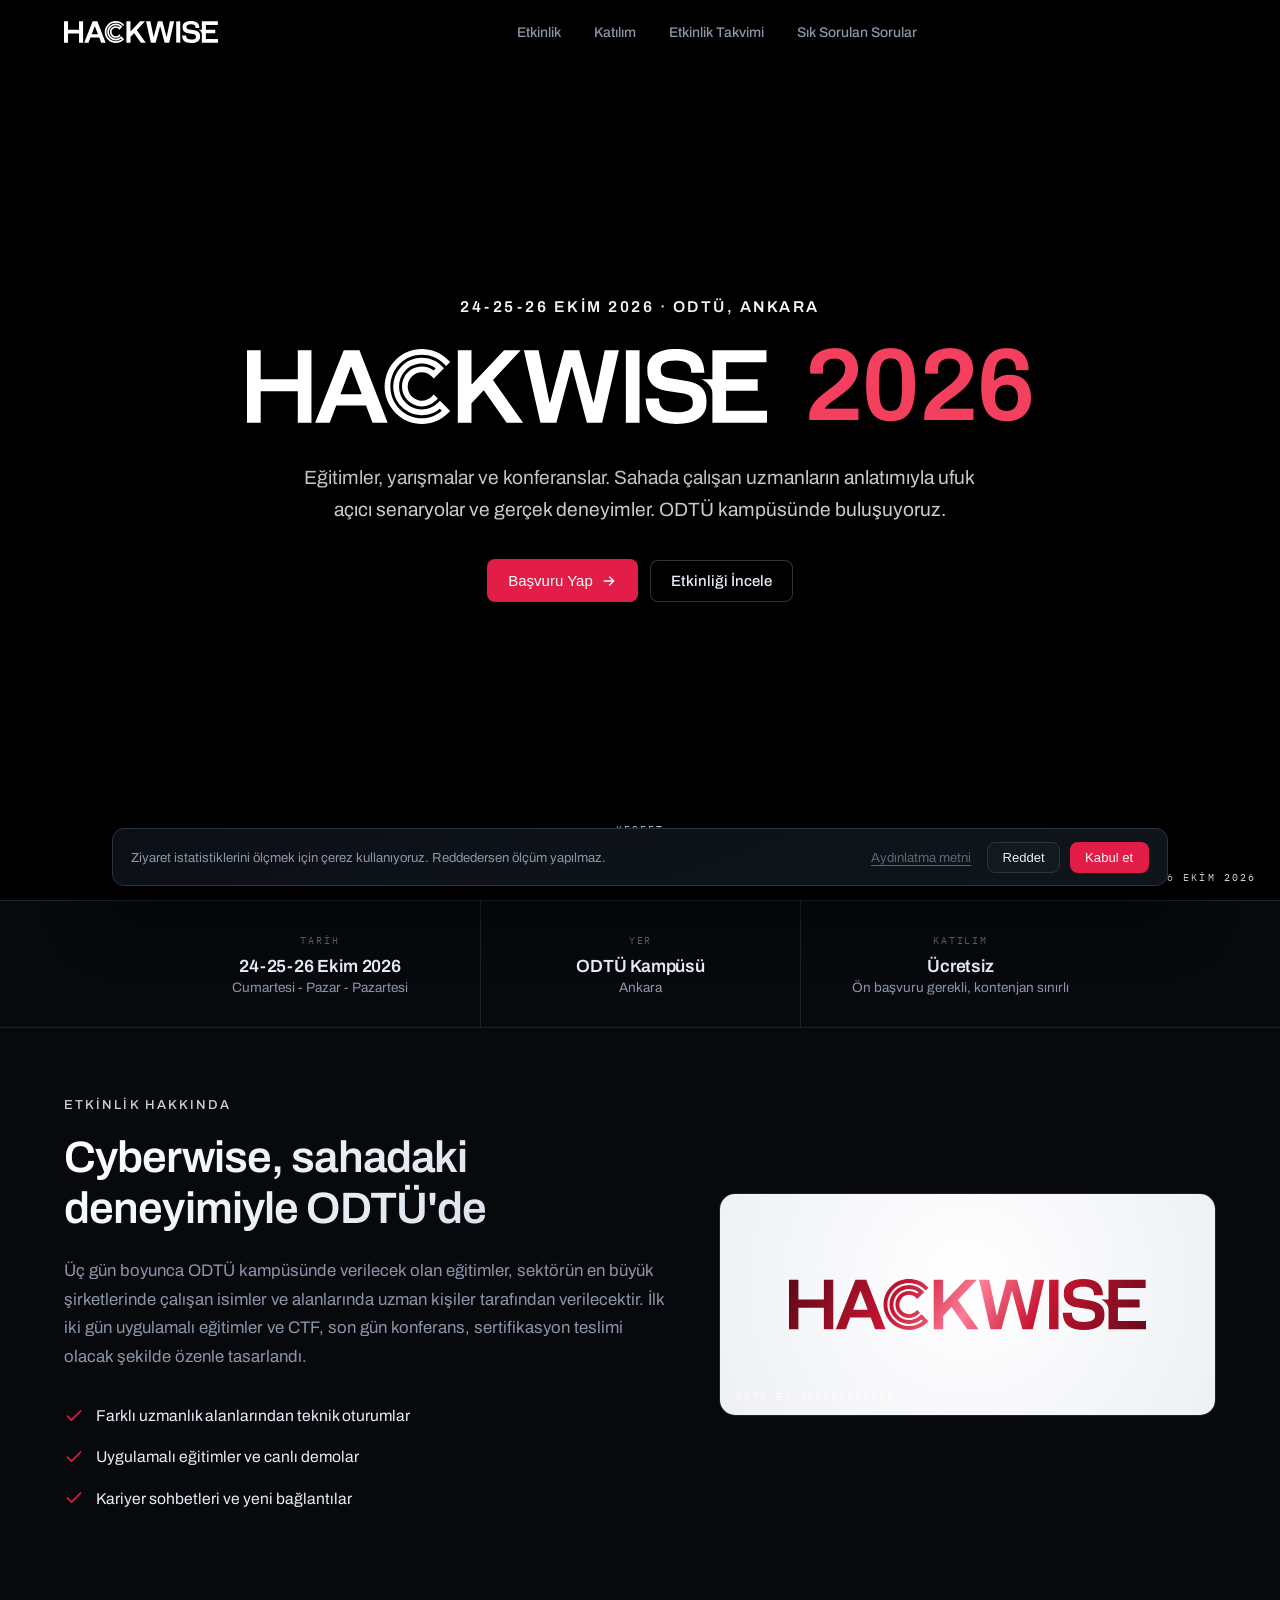
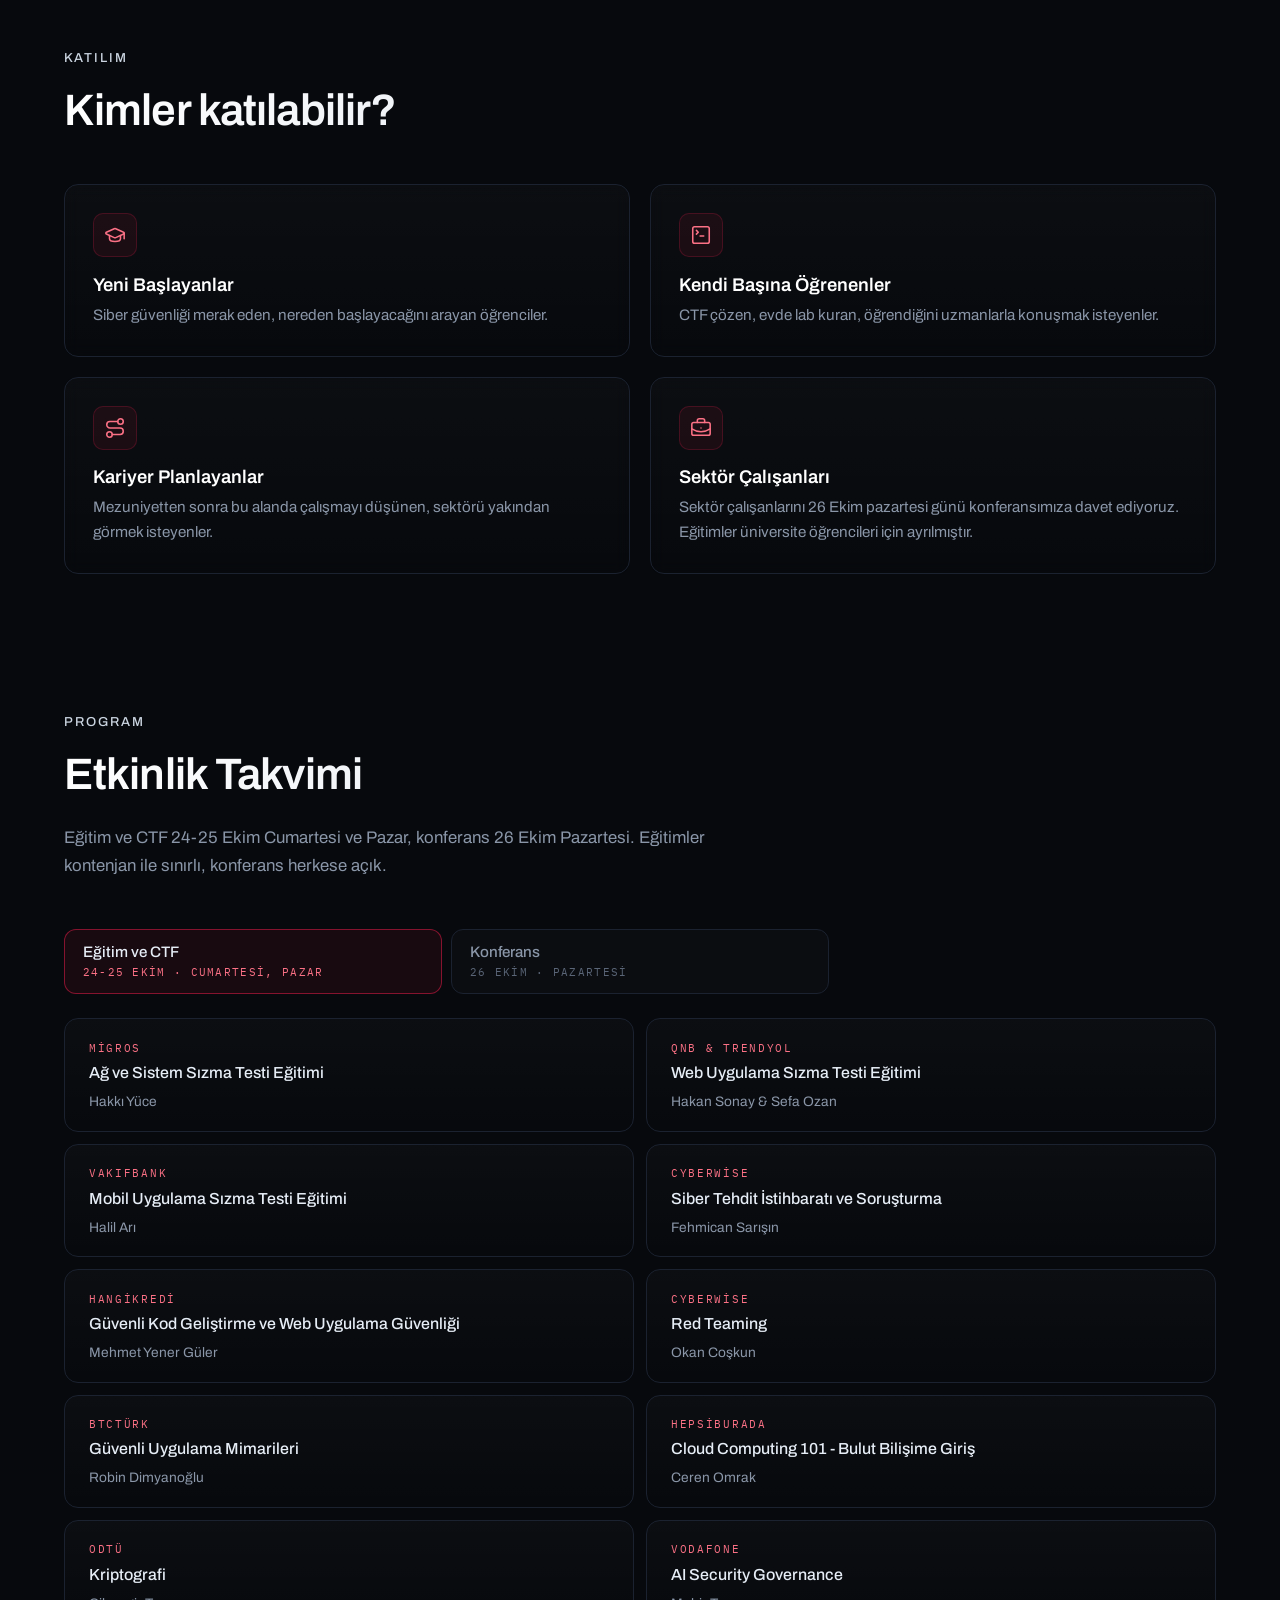
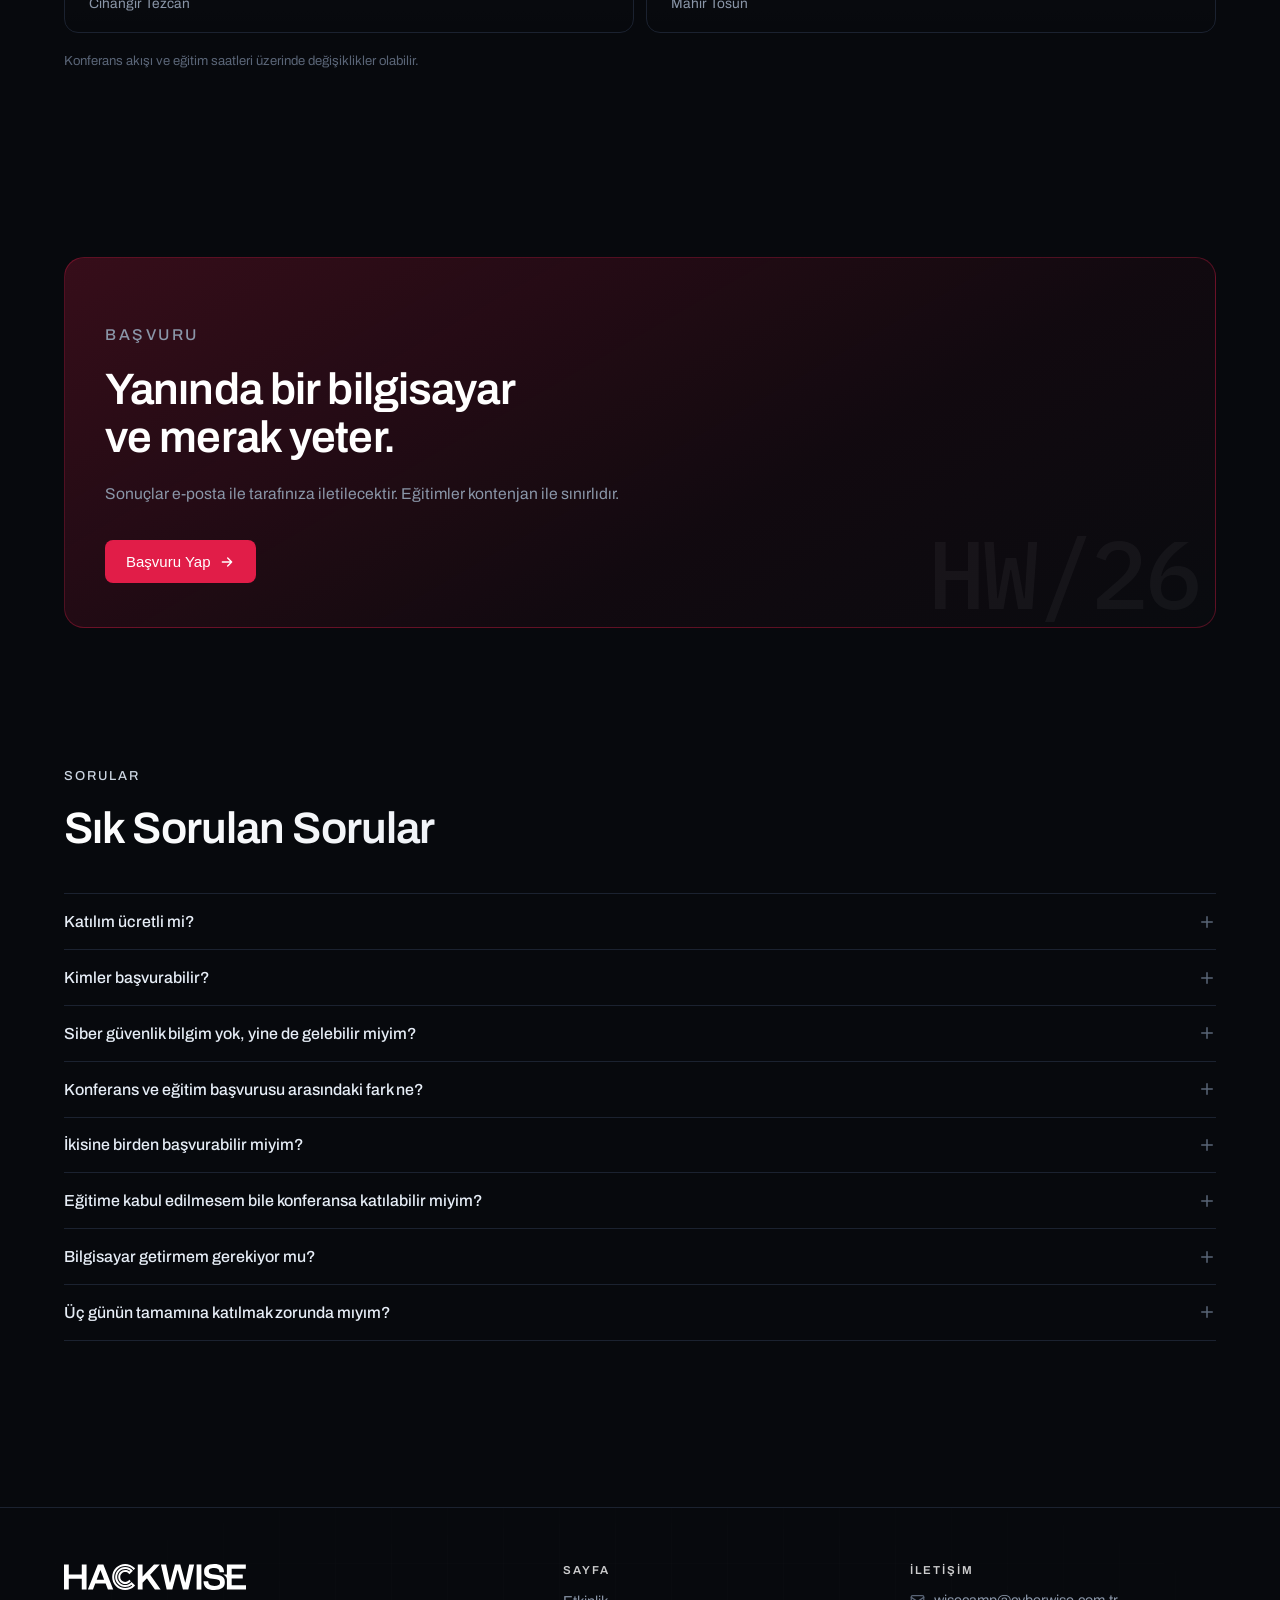
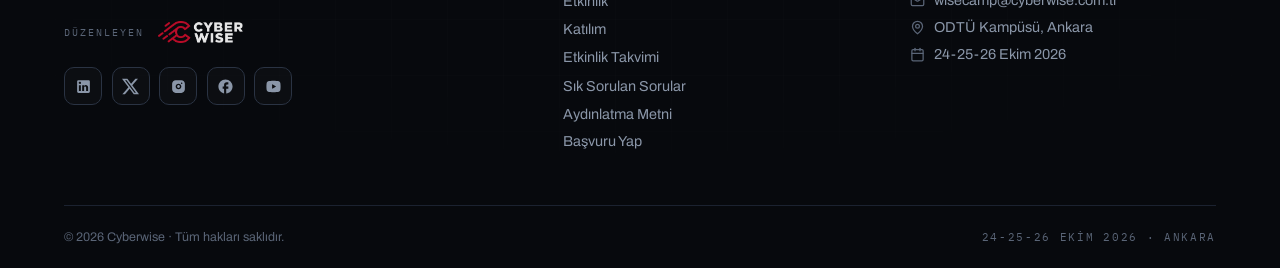
==== commit 2db554ec: "Update website" ====
--- a/index.html
+++ b/index.html
@@ -499,6 +499,13 @@
             </details>
             <details class="faq-item">
               <summary>
+                <span>Eğitime kabul edilmesem bile konferansa katılabilir miyim?</span>
+                <svg class="faq-sign" viewBox="0 0 24 24" fill="none" stroke="currentColor" stroke-width="2" stroke-linecap="round"><path d="M12 5v14M5 12h14"/></svg>
+              </summary>
+              <p>Evet. Eğitime kontenjan vb. gibi durumlardan kabul almasanız bile konferansa katılabilirsiniz.</p>
+            </details>
+            <details class="faq-item">
+              <summary>
                 <span>Bilgisayar getirmem gerekiyor mu?</span>
                 <svg class="faq-sign" viewBox="0 0 24 24" fill="none" stroke="currentColor" stroke-width="2" stroke-linecap="round"><path d="M12 5v14M5 12h14"/></svg>
               </summary>
@@ -583,7 +590,7 @@
     </footer>
 
 
-    <script src="consent.js?v=6"></script>
+    <script src="consent.js?v=7"></script>
     <script src="app.js?v=36"></script>
   </body>
 </html>
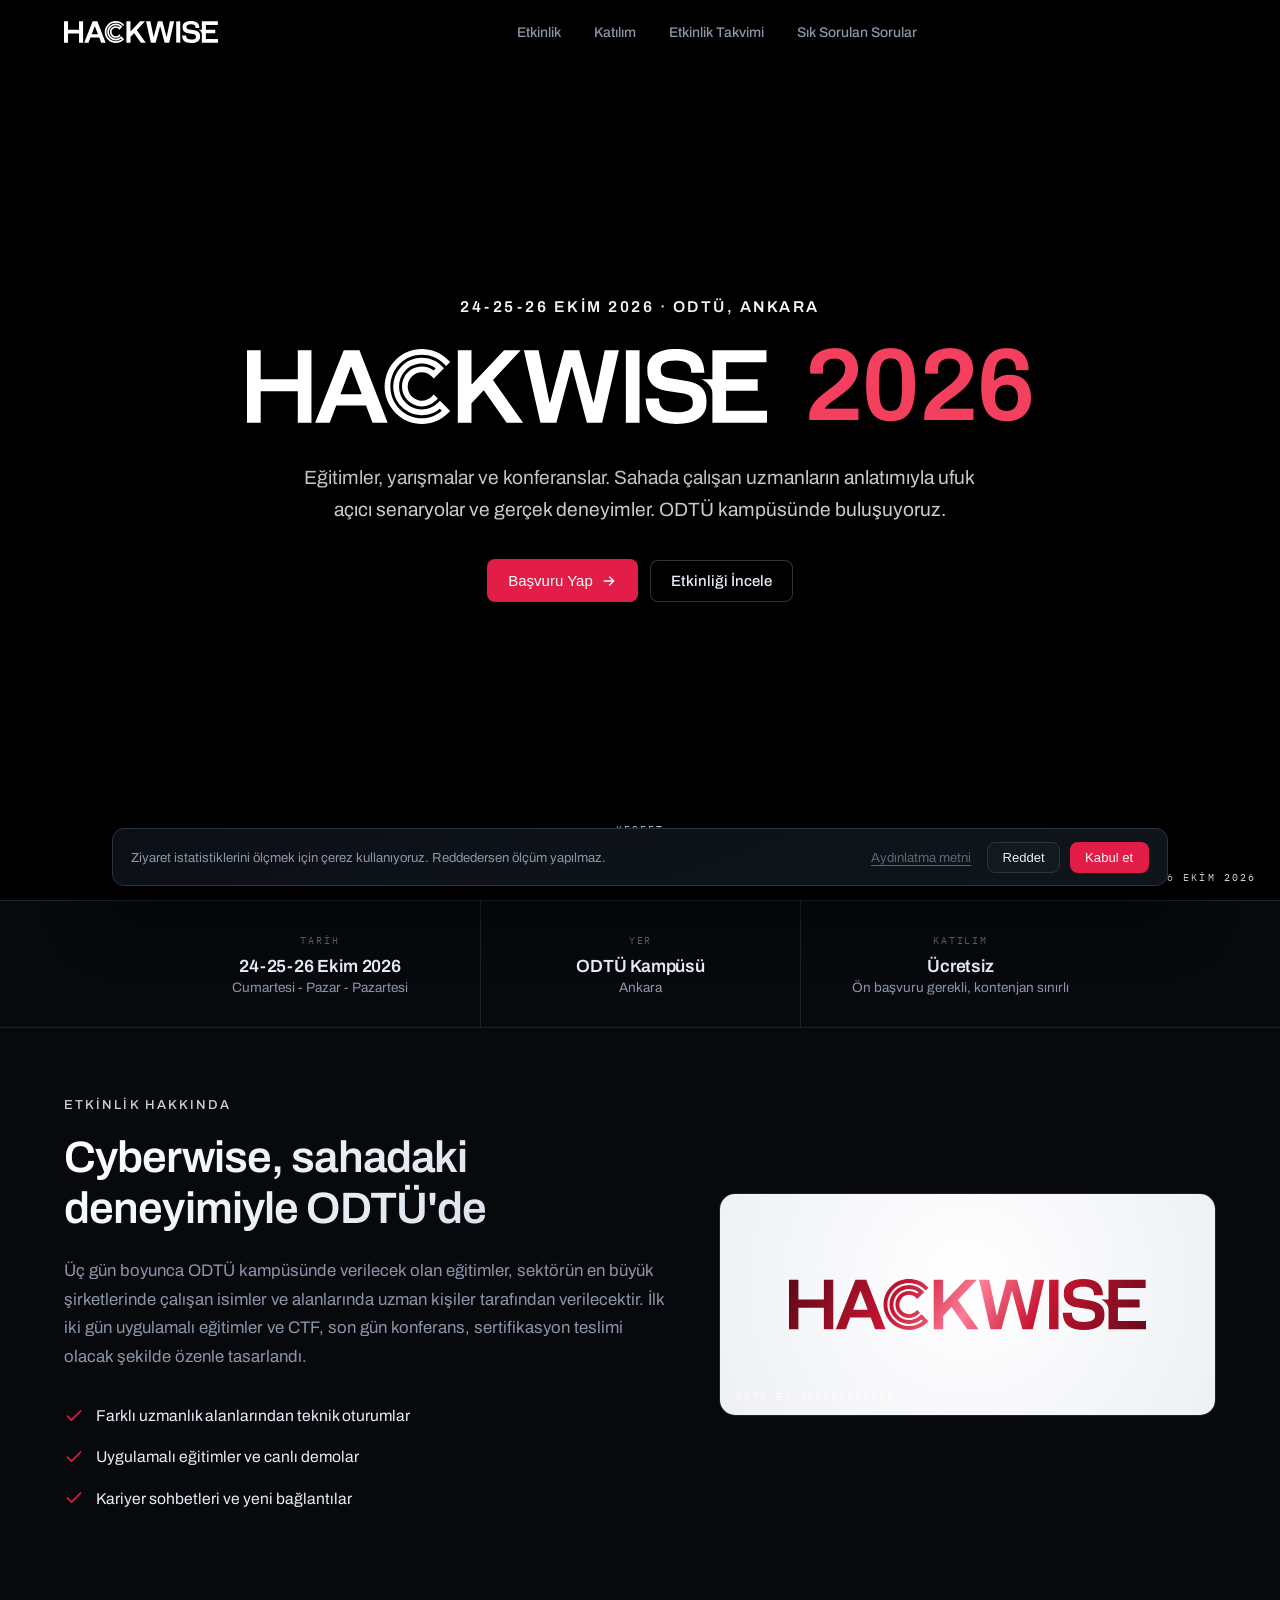
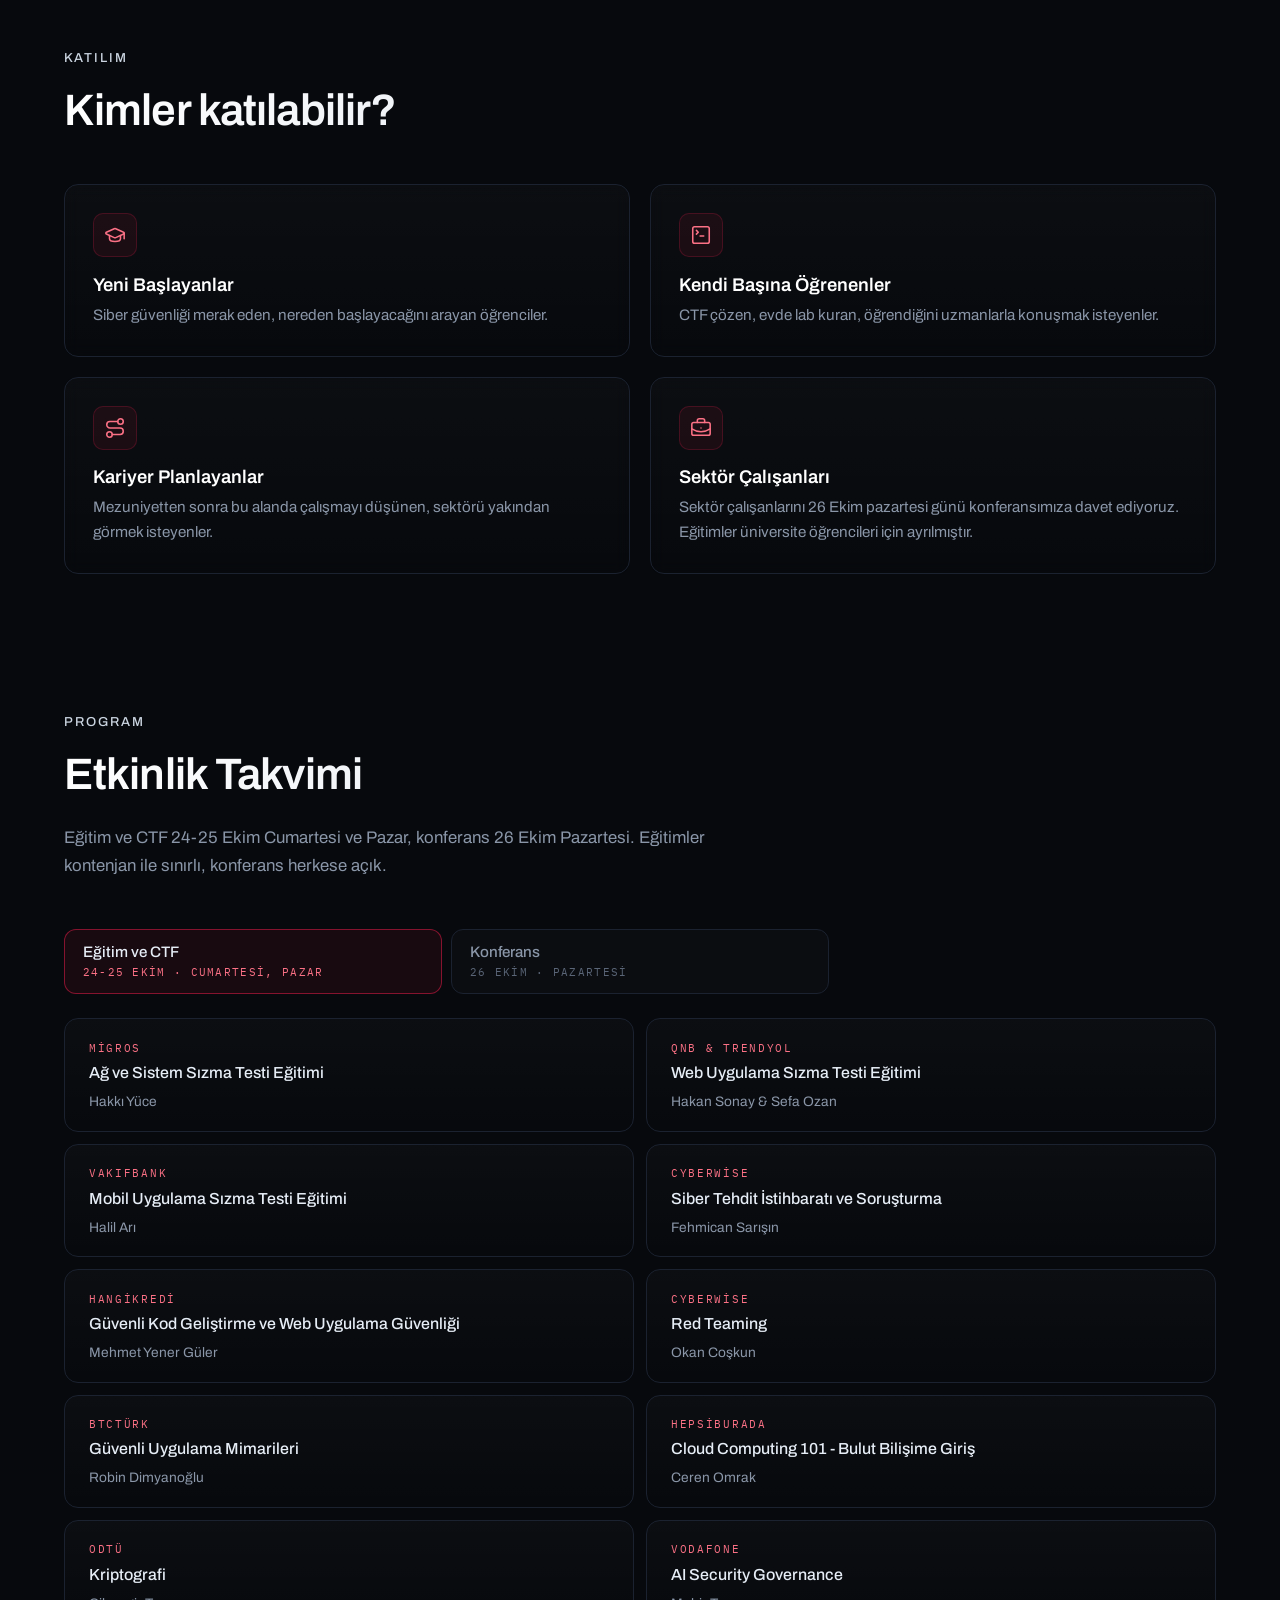
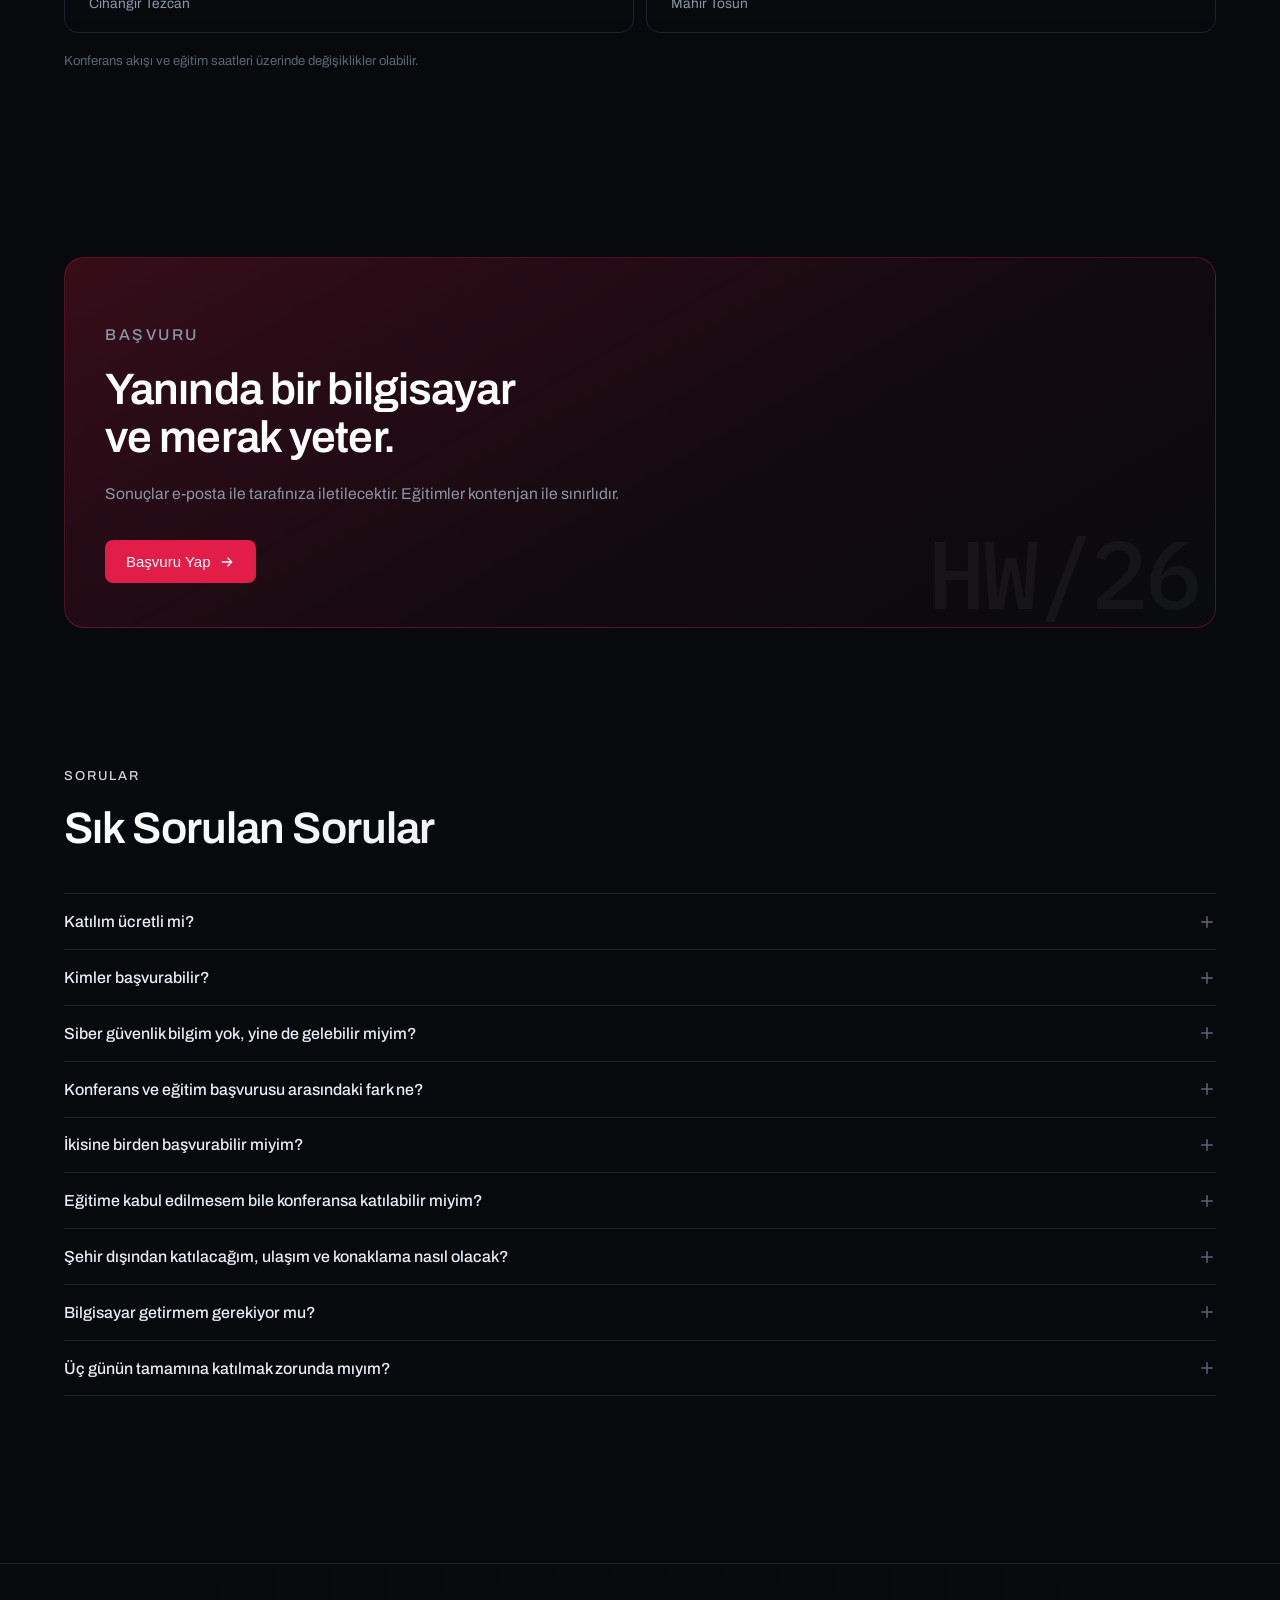
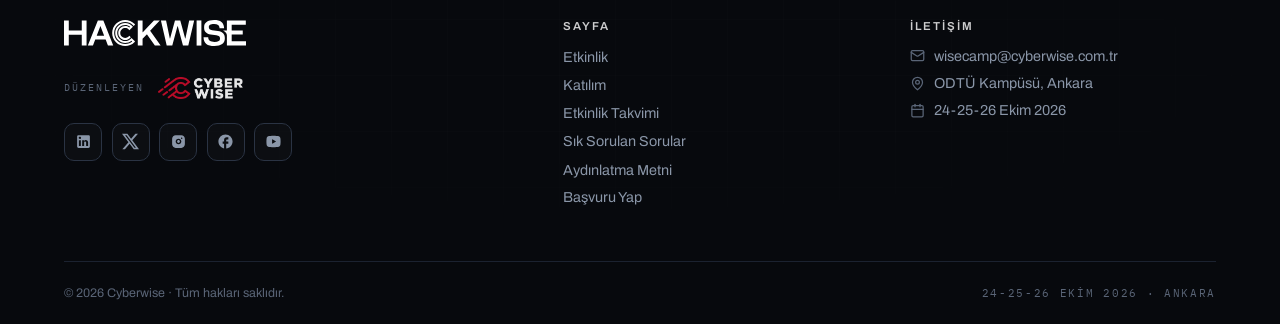
==== commit 74feb128: "Update website" ====
--- a/index.html
+++ b/index.html
@@ -506,6 +506,13 @@
             </details>
             <details class="faq-item">
               <summary>
+                <span>Şehir dışından katılacağım, ulaşım ve konaklama nasıl olacak?</span>
+                <svg class="faq-sign" viewBox="0 0 24 24" fill="none" stroke="currentColor" stroke-width="2" stroke-linecap="round"><path d="M12 5v14M5 12h14"/></svg>
+              </summary>
+              <p>Şehir dışından katılım sağlayacak kişiler kendi imkanları dahilinde konaklama sağlamalıdır. Ulaşım için ODTÜ ring servisleri kullanılabilir. Detaylı bilgi e-posta üzerinden katılımcılara iletilecektir.</p>
+            </details>
+            <details class="faq-item">
+              <summary>
                 <span>Bilgisayar getirmem gerekiyor mu?</span>
                 <svg class="faq-sign" viewBox="0 0 24 24" fill="none" stroke="currentColor" stroke-width="2" stroke-linecap="round"><path d="M12 5v14M5 12h14"/></svg>
               </summary>
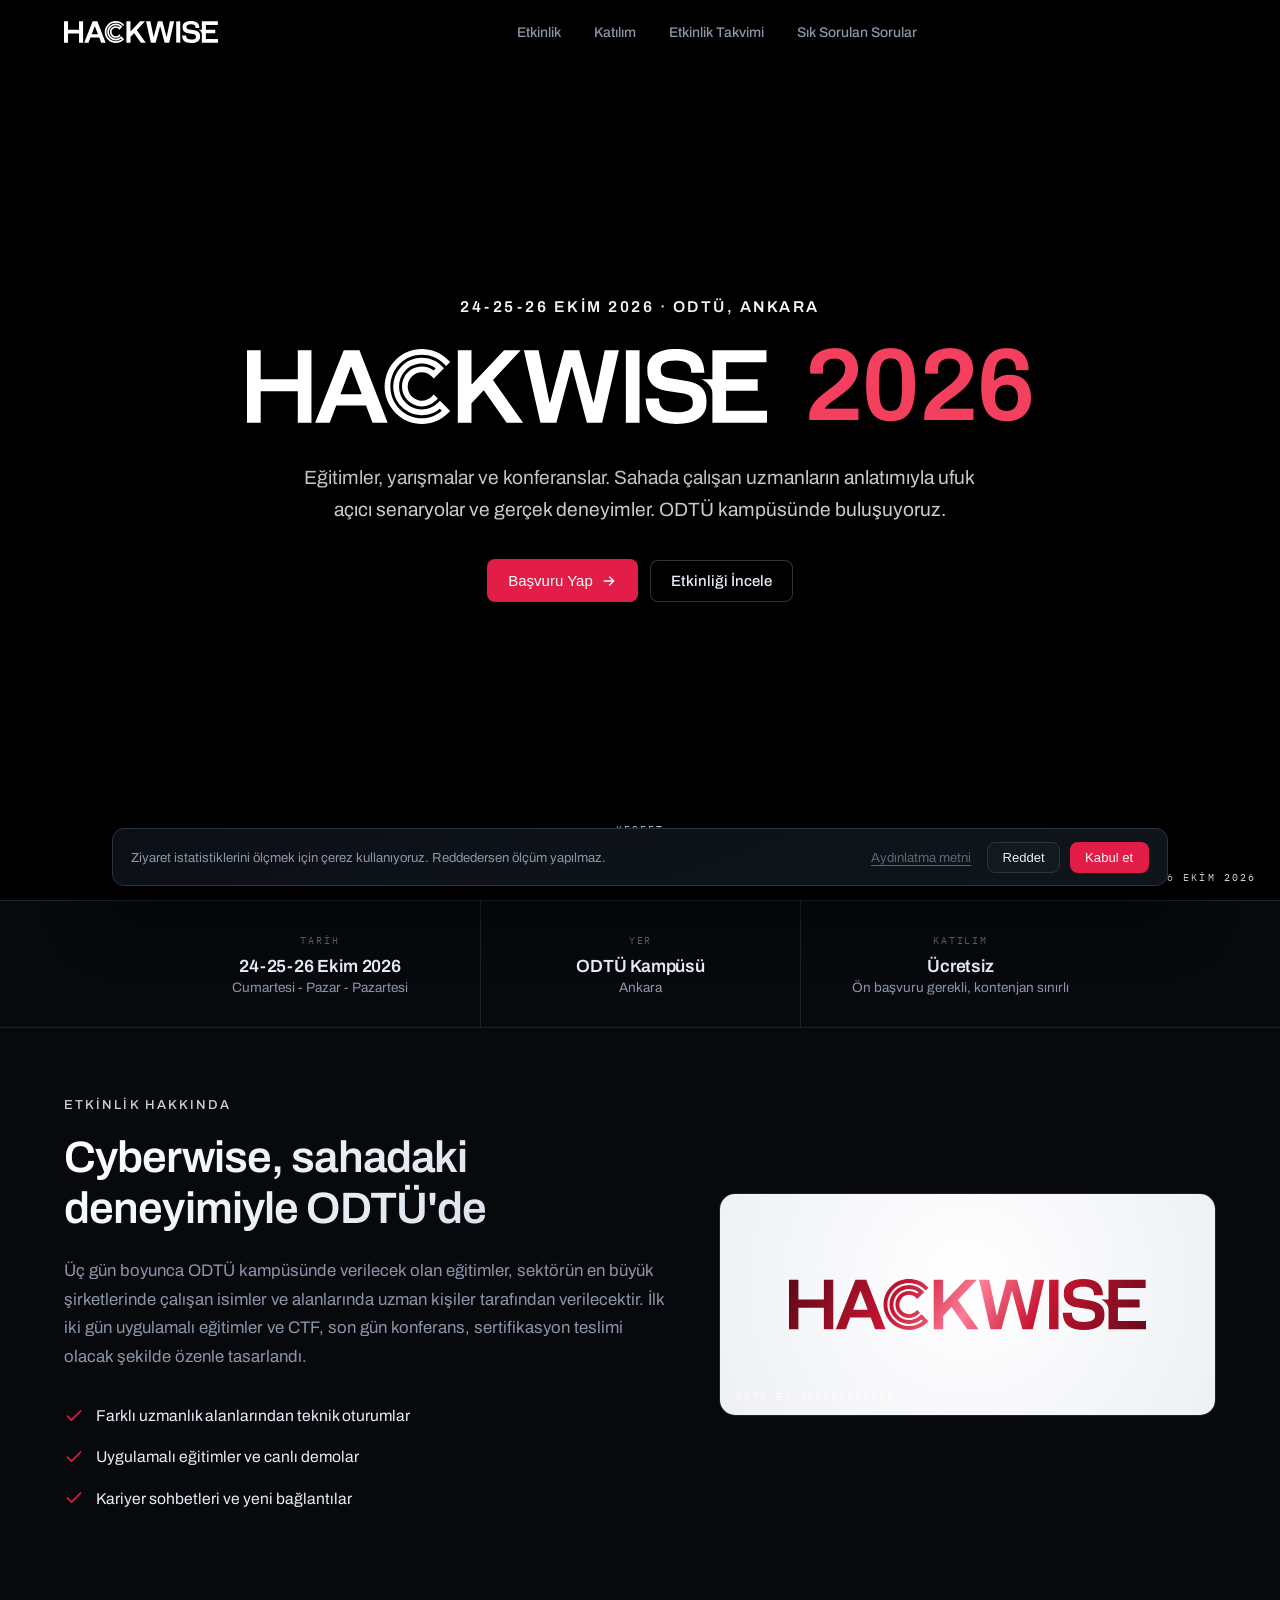
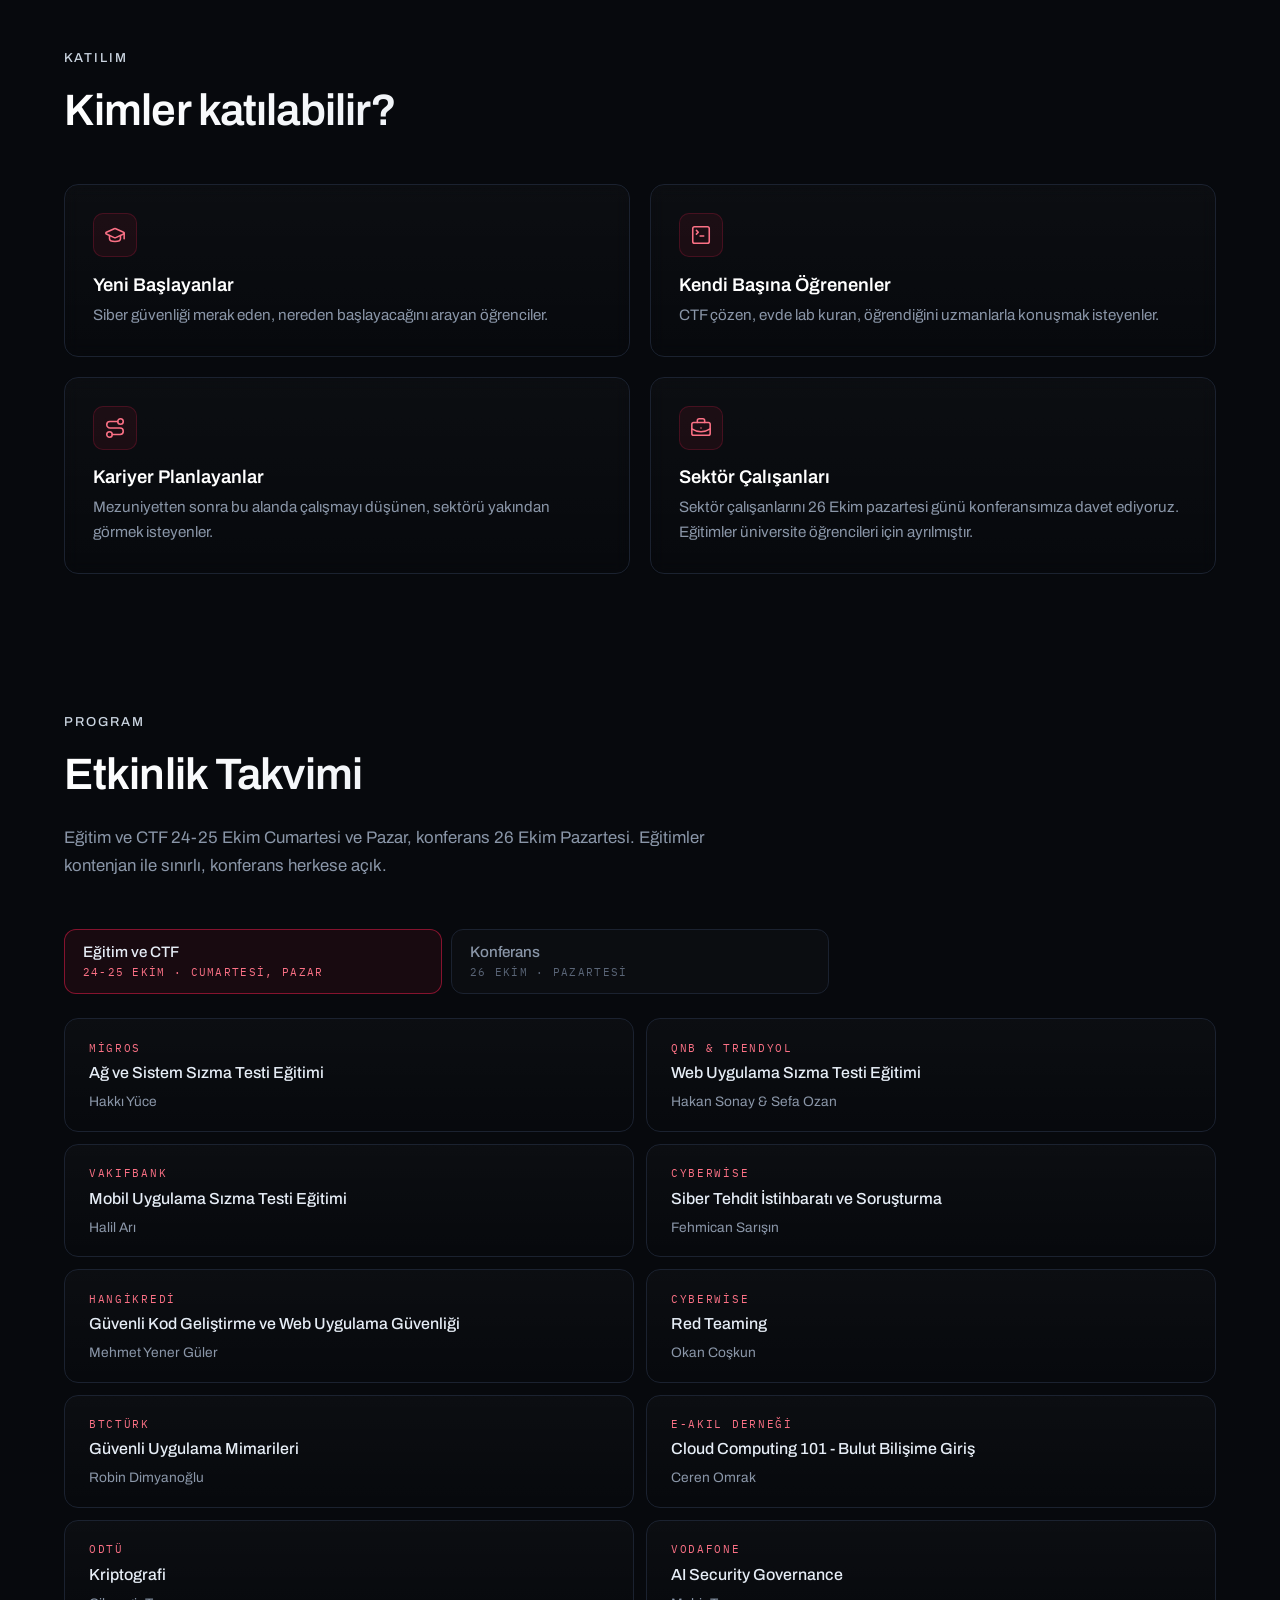
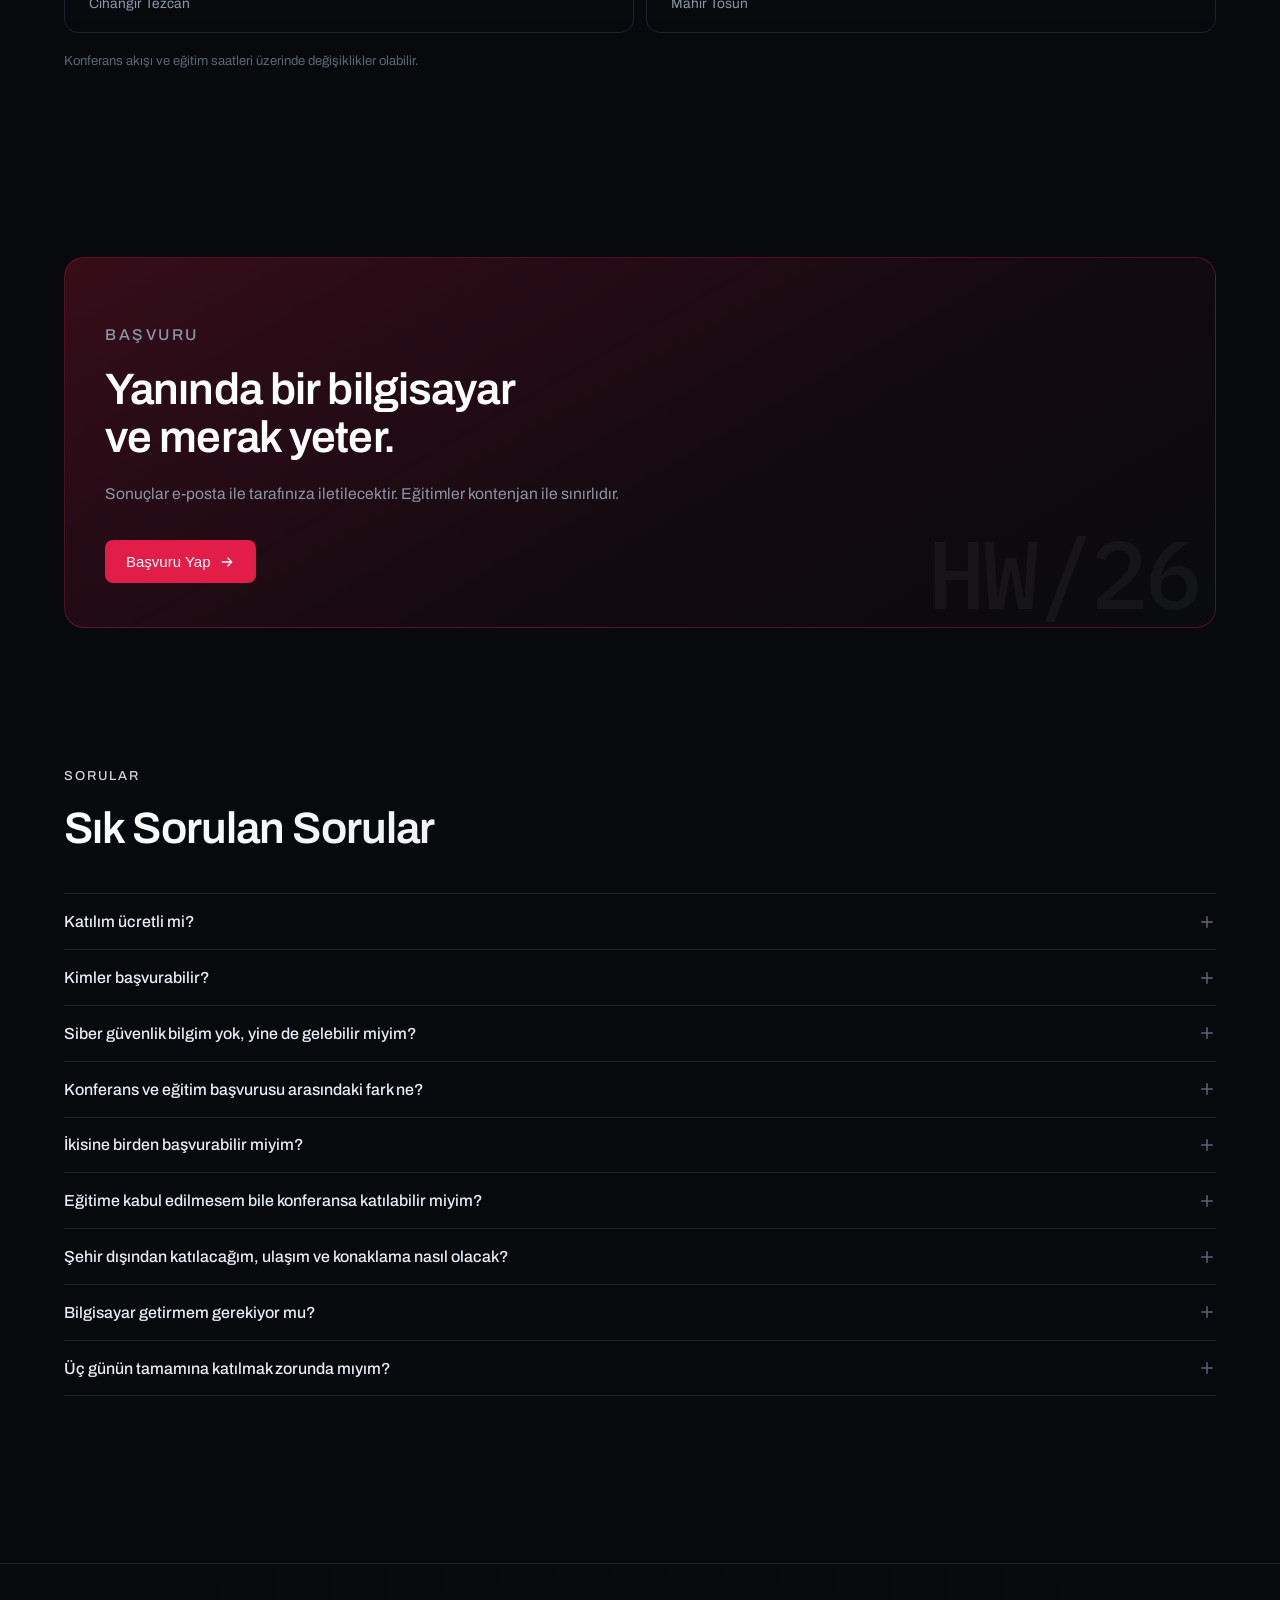
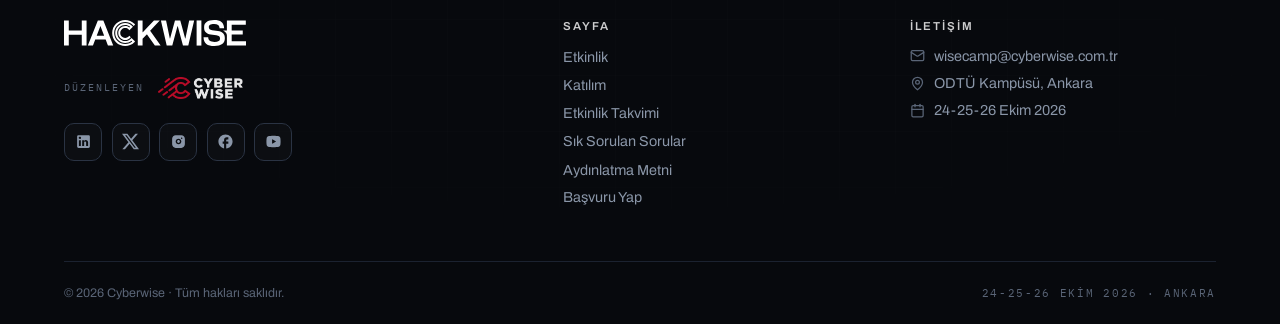
==== commit 14123f97: "Update website" ====
--- a/index.html
+++ b/index.html
@@ -325,7 +325,7 @@
                 <p class="tcard-trainer">Robin Dimyanoğlu</p>
               </article>
               <article class="tcard">
-                <span class="tcard-firm">Hepsiburada</span>
+                <span class="tcard-firm">E-Akıl Derneği</span>
                 <h3>Cloud Computing 101 - Bulut Bilişime Giriş</h3>
                 <p class="tcard-trainer">Ceren Omrak</p>
               </article>
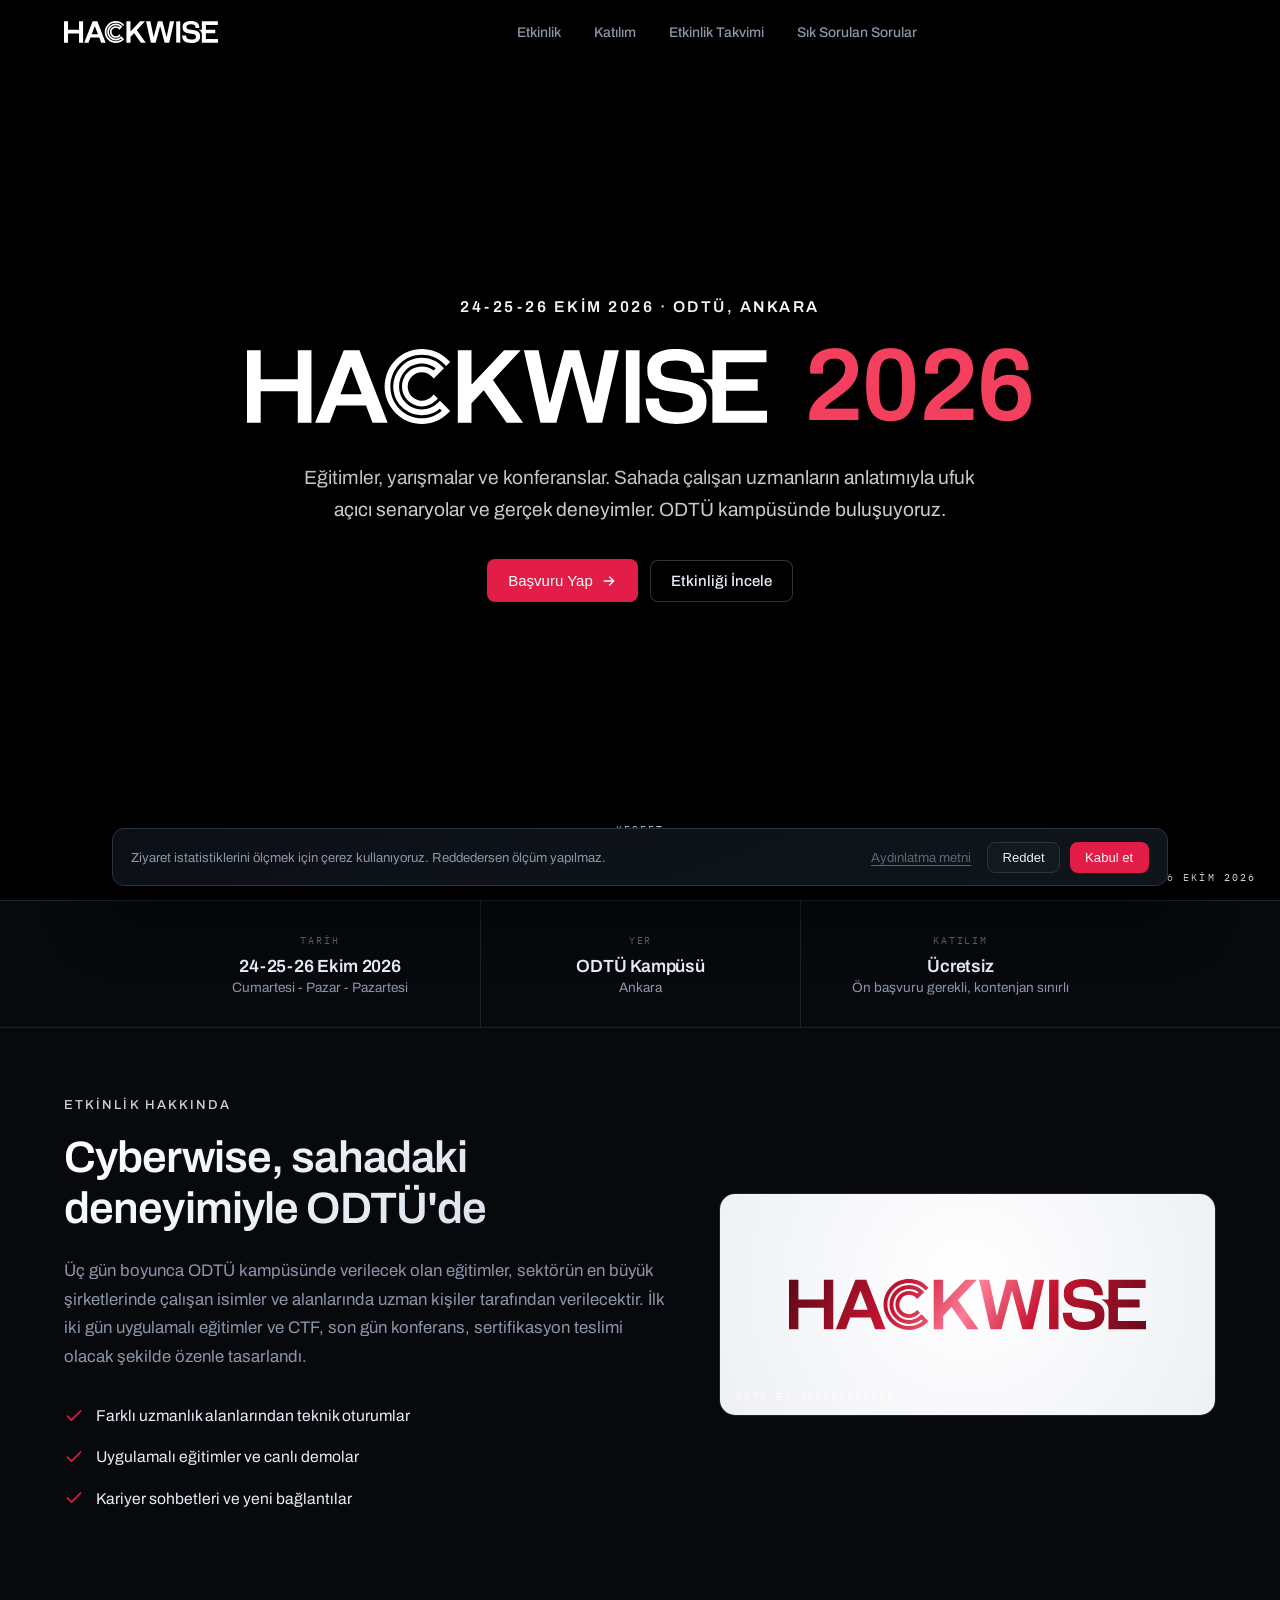
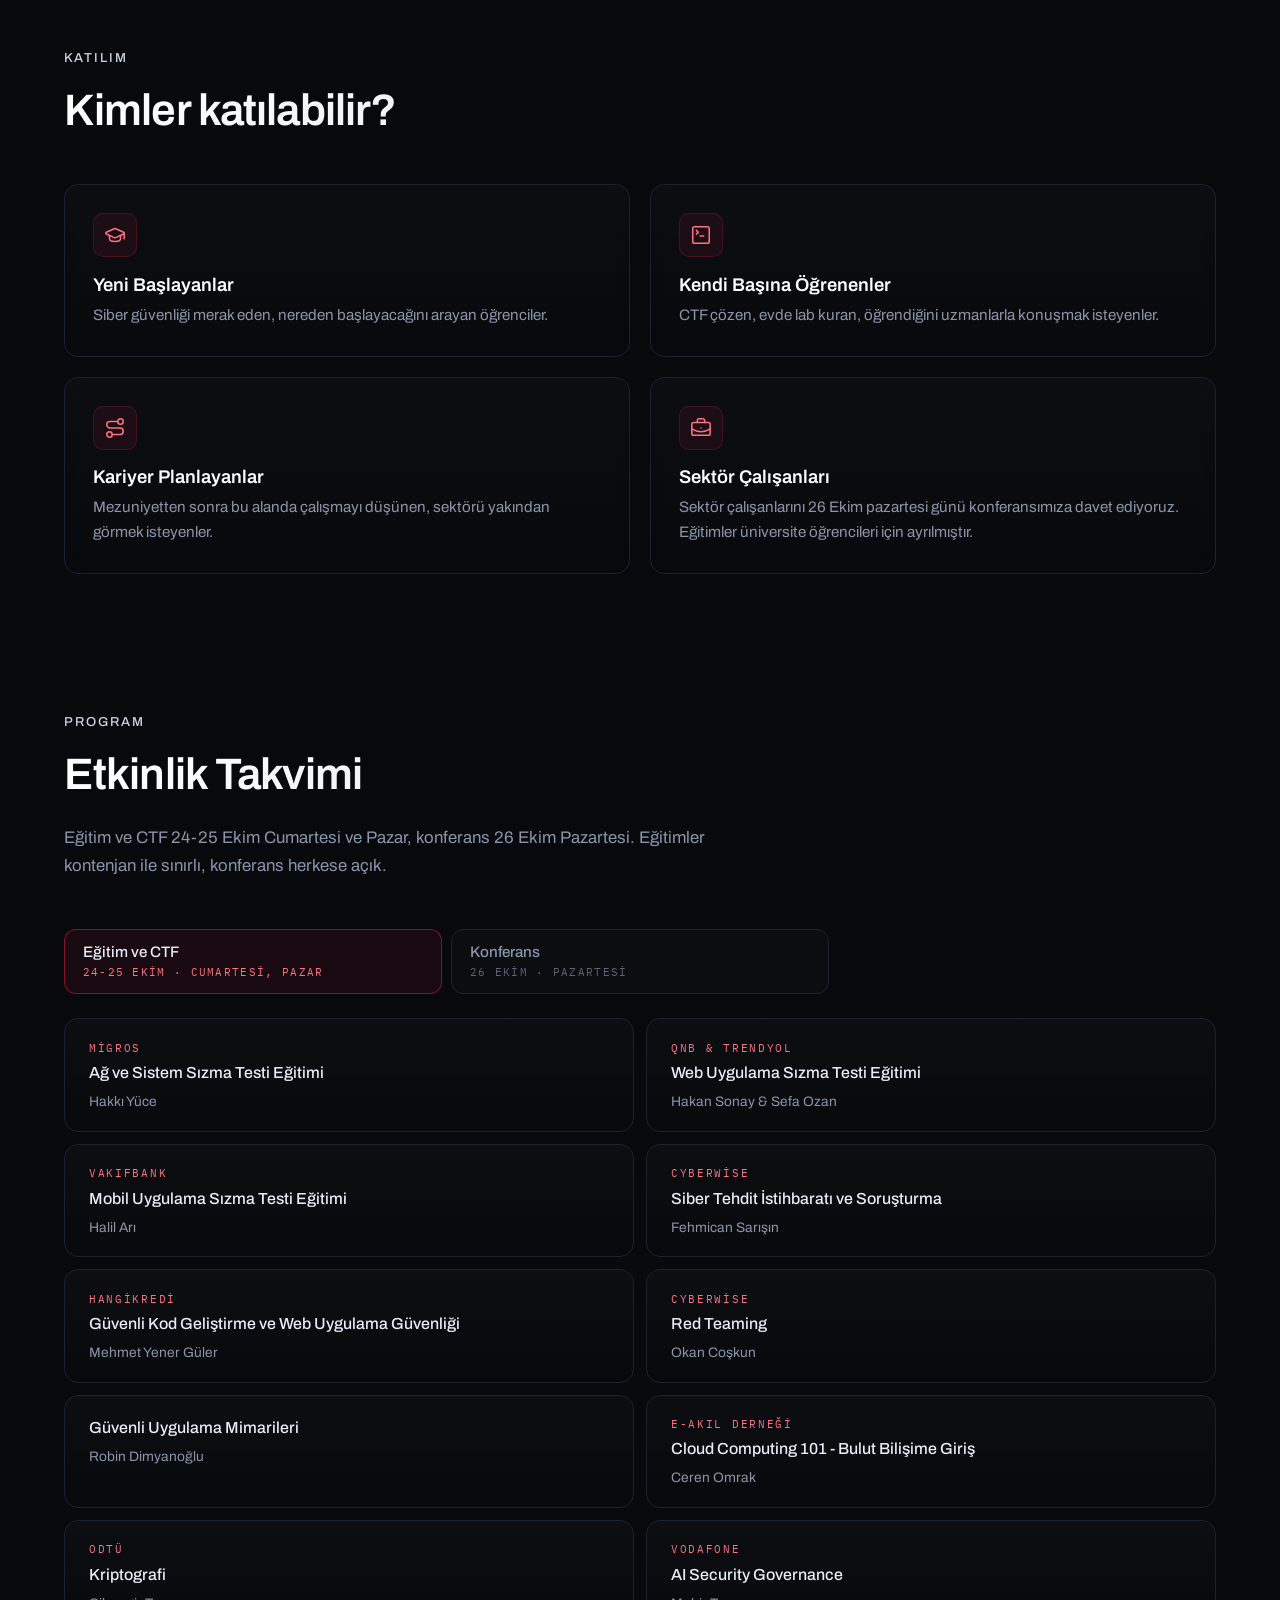
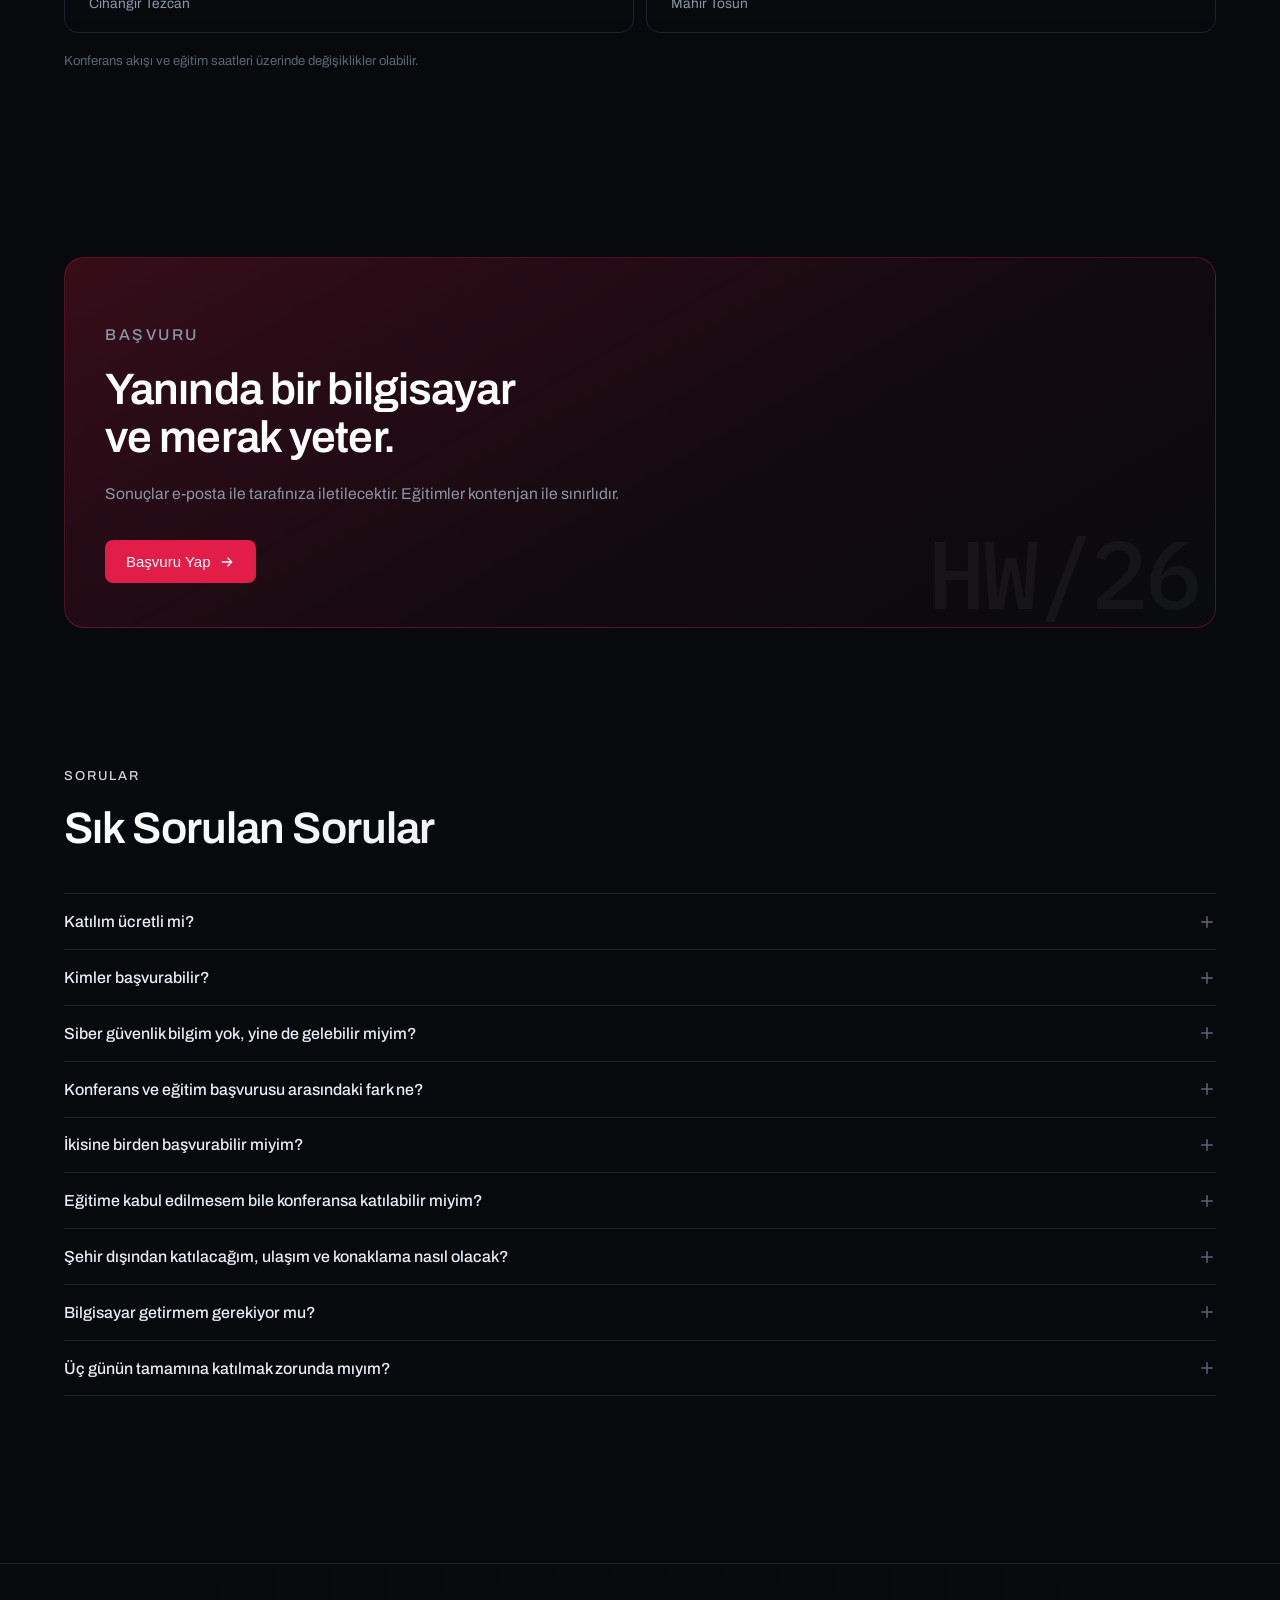
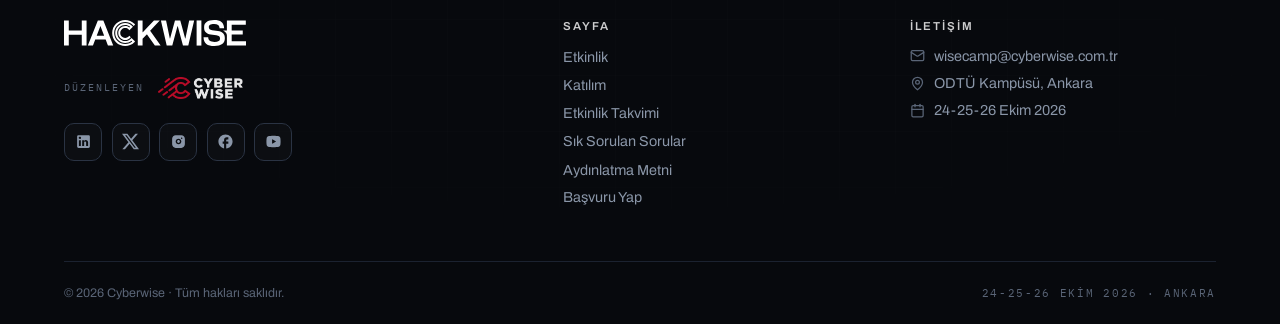
==== commit c6db323e: "Update website" ====
--- a/index.html
+++ b/index.html
@@ -320,7 +320,7 @@
                 <p class="tcard-trainer">Okan Coşkun</p>
               </article>
               <article class="tcard">
-                <span class="tcard-firm">BTCTürk</span>
+                
                 <h3>Güvenli Uygulama Mimarileri</h3>
                 <p class="tcard-trainer">Robin Dimyanoğlu</p>
               </article>
@@ -363,7 +363,7 @@
               </div>
               <div class="slot">
                 <div class="slot-body">
-                  <h3>Honeypot</h3>
+                  <h3>Honeypot: Tespitin Ötesinde Teması Savunmaya Dönüştürmek</h3>
                 </div>
               </div>
               <div class="slot slot-break">
@@ -378,7 +378,7 @@
               </div>
               <div class="slot">
                 <div class="slot-body">
-                  <h3>Platform Güvenliği</h3>
+                  <h3>Platform Siber Güvenliği</h3>
                 </div>
               </div>
               <div class="slot slot-break">
@@ -388,7 +388,7 @@
               </div>
               <div class="slot">
                 <div class="slot-body">
-                  <h3>Denizcilikte Siber Güvenlik</h3>
+                  <h3>Denizcilikte Siber Güvenlik: Fantastik Zafiyetler ve Bulunabilecekleri Yerler</h3>
                 </div>
               </div>
               <div class="slot">
@@ -467,63 +467,63 @@
                 <span>Katılım ücretli mi?</span>
                 <svg class="faq-sign" viewBox="0 0 24 24" fill="none" stroke="currentColor" stroke-width="2" stroke-linecap="round"><path d="M12 5v14M5 12h14"/></svg>
               </summary>
-              <p>Hayır, etkinlik ücretsiz. Sadece ön başvuru gerekiyor.</p>
+              <p>Hayır. Etkinliğe katılım ücretsizdir. Katılmak için ön başvuru formunu doldurmanız yeterlidir.</p>
             </details>
             <details class="faq-item">
               <summary>
                 <span>Kimler başvurabilir?</span>
                 <svg class="faq-sign" viewBox="0 0 24 24" fill="none" stroke="currentColor" stroke-width="2" stroke-linecap="round"><path d="M12 5v14M5 12h14"/></svg>
               </summary>
-              <p>Konferansa herkes başvurabilir. Eğitimler sadece üniversite öğrencilerine ayrıldı.</p>
+              <p>Konferansa herkes başvurabilir. Eğitim programları ise yalnızca üniversite öğrencilerine açıktır.</p>
             </details>
             <details class="faq-item">
               <summary>
                 <span>Siber güvenlik bilgim yok, yine de gelebilir miyim?</span>
                 <svg class="faq-sign" viewBox="0 0 24 24" fill="none" stroke="currentColor" stroke-width="2" stroke-linecap="round"><path d="M12 5v14M5 12h14"/></svg>
               </summary>
-              <p>Evet.</p>
+              <p>Evet. Konferansa katılım için herhangi bir teknik bilgi veya deneyim şartı bulunmamaktadır.</p>
             </details>
             <details class="faq-item">
               <summary>
                 <span>Konferans ve eğitim başvurusu arasındaki fark ne?</span>
                 <svg class="faq-sign" viewBox="0 0 24 24" fill="none" stroke="currentColor" stroke-width="2" stroke-linecap="round"><path d="M12 5v14M5 12h14"/></svg>
               </summary>
-              <p>Konferans sunumların yapıldığı ve sektör çalışanlarının öğrencilerle buluştuğu bir günlük bir etkinlik olacak. Eğitimler ise alanındaki uzman kişiler tarafından verilip sadece üniversite öğrencilerine yöneliktir.</p>
+              <p>Konferans, siber güvenlik alanındaki farklı konu ve başlıkların uzman konuşmacılar tarafından ele alındığı etkinlik programıdır. Eğitimler ise belirli konuların daha detaylı ve uygulamalı olarak işlendiği programlardır. Eğitimler yalnızca üniversite öğrencilerine yöneliktir.</p>
             </details>
             <details class="faq-item">
               <summary>
                 <span>İkisine birden başvurabilir miyim?</span>
                 <svg class="faq-sign" viewBox="0 0 24 24" fill="none" stroke="currentColor" stroke-width="2" stroke-linecap="round"><path d="M12 5v14M5 12h14"/></svg>
               </summary>
-              <p>Hayır. Öğrencilerin eğitim ve konferansa, sektör çalışanlarının sadece konferansa başvurmalarını bekliyoruz. Çift kayıt oluşturulursa duruma göre biri değerlendirilecektir.</p>
+              <p>Hayır. Üniversite öğrencilerinin eğitim ve konferans programına, sektör çalışanlarının ise sadece konferans programına başvurmalarını bekliyoruz. Birden fazla kayıt oluşturulması durumunda başvurular değerlendirilerek uygun olan kayıt üzerinden ilerlenebilir.</p>
             </details>
             <details class="faq-item">
               <summary>
                 <span>Eğitime kabul edilmesem bile konferansa katılabilir miyim?</span>
                 <svg class="faq-sign" viewBox="0 0 24 24" fill="none" stroke="currentColor" stroke-width="2" stroke-linecap="round"><path d="M12 5v14M5 12h14"/></svg>
               </summary>
-              <p>Evet. Eğitime kontenjan vb. gibi durumlardan kabul almasanız bile konferansa katılabilirsiniz.</p>
+              <p>Evet. Eğitim başvurunuzun kabul edilmemesi konferansa katılımınıza engel değildir. Konferans başvurunuz ayrıca değerlendirilir.</p>
             </details>
             <details class="faq-item">
               <summary>
                 <span>Şehir dışından katılacağım, ulaşım ve konaklama nasıl olacak?</span>
                 <svg class="faq-sign" viewBox="0 0 24 24" fill="none" stroke="currentColor" stroke-width="2" stroke-linecap="round"><path d="M12 5v14M5 12h14"/></svg>
               </summary>
-              <p>Şehir dışından katılım sağlayacak kişiler kendi imkanları dahilinde konaklama sağlamalıdır. Ulaşım için ODTÜ ring servisleri kullanılabilir. Detaylı bilgi e-posta üzerinden katılımcılara iletilecektir.</p>
+              <p>Şehir dışından gelecek katılımcıların ulaşım ve konaklama masraflarını kendilerinin karşılaması gerekmektedir. Etkinlik alanına ulaşım için ODTÜ ring servislerinden yararlanabilirsiniz. Ulaşımla ilgili detaylar, başvurusu onaylanan katılımcılarla ayrıca paylaşılacaktır.</p>
             </details>
             <details class="faq-item">
               <summary>
                 <span>Bilgisayar getirmem gerekiyor mu?</span>
                 <svg class="faq-sign" viewBox="0 0 24 24" fill="none" stroke="currentColor" stroke-width="2" stroke-linecap="round"><path d="M12 5v14M5 12h14"/></svg>
               </summary>
-              <p>Eğitimler için gerekiyor. Sadece konferans oturumlarına geleceksen gerek yok.</p>
+              <p>Eğitimlere katılacak kişilerin uygulamalı çalışmalar için kendi bilgisayarlarını getirmeleri gerekmektedir. Yalnızca konferansa katılacaksanız bilgisayar getirmeniz gerekmiyor.</p>
             </details>
             <details class="faq-item">
               <summary>
                 <span>Üç günün tamamına katılmak zorunda mıyım?</span>
                 <svg class="faq-sign" viewBox="0 0 24 24" fill="none" stroke="currentColor" stroke-width="2" stroke-linecap="round"><path d="M12 5v14M5 12h14"/></svg>
               </summary>
-              <p>Etkinlik kapsamında verilecek sertifikayı almak istiyorsan üç günün tamamına katılman gerekiyor. Konferans için istediğin oturumlara katılabilirsin, bu durumda sertifikadan mahrum kalacaksın.</p>
+              <p>Sertifika almak için programın üç gününe de katılım sağlanması zorunludur. Konferans kapsamında ise dilediğiniz oturumlara katılabilirsiniz. Ancak üç günün tamamına katılmamanız durumunda sertifika verilmez.</p>
             </details>
           </div>
         </div>
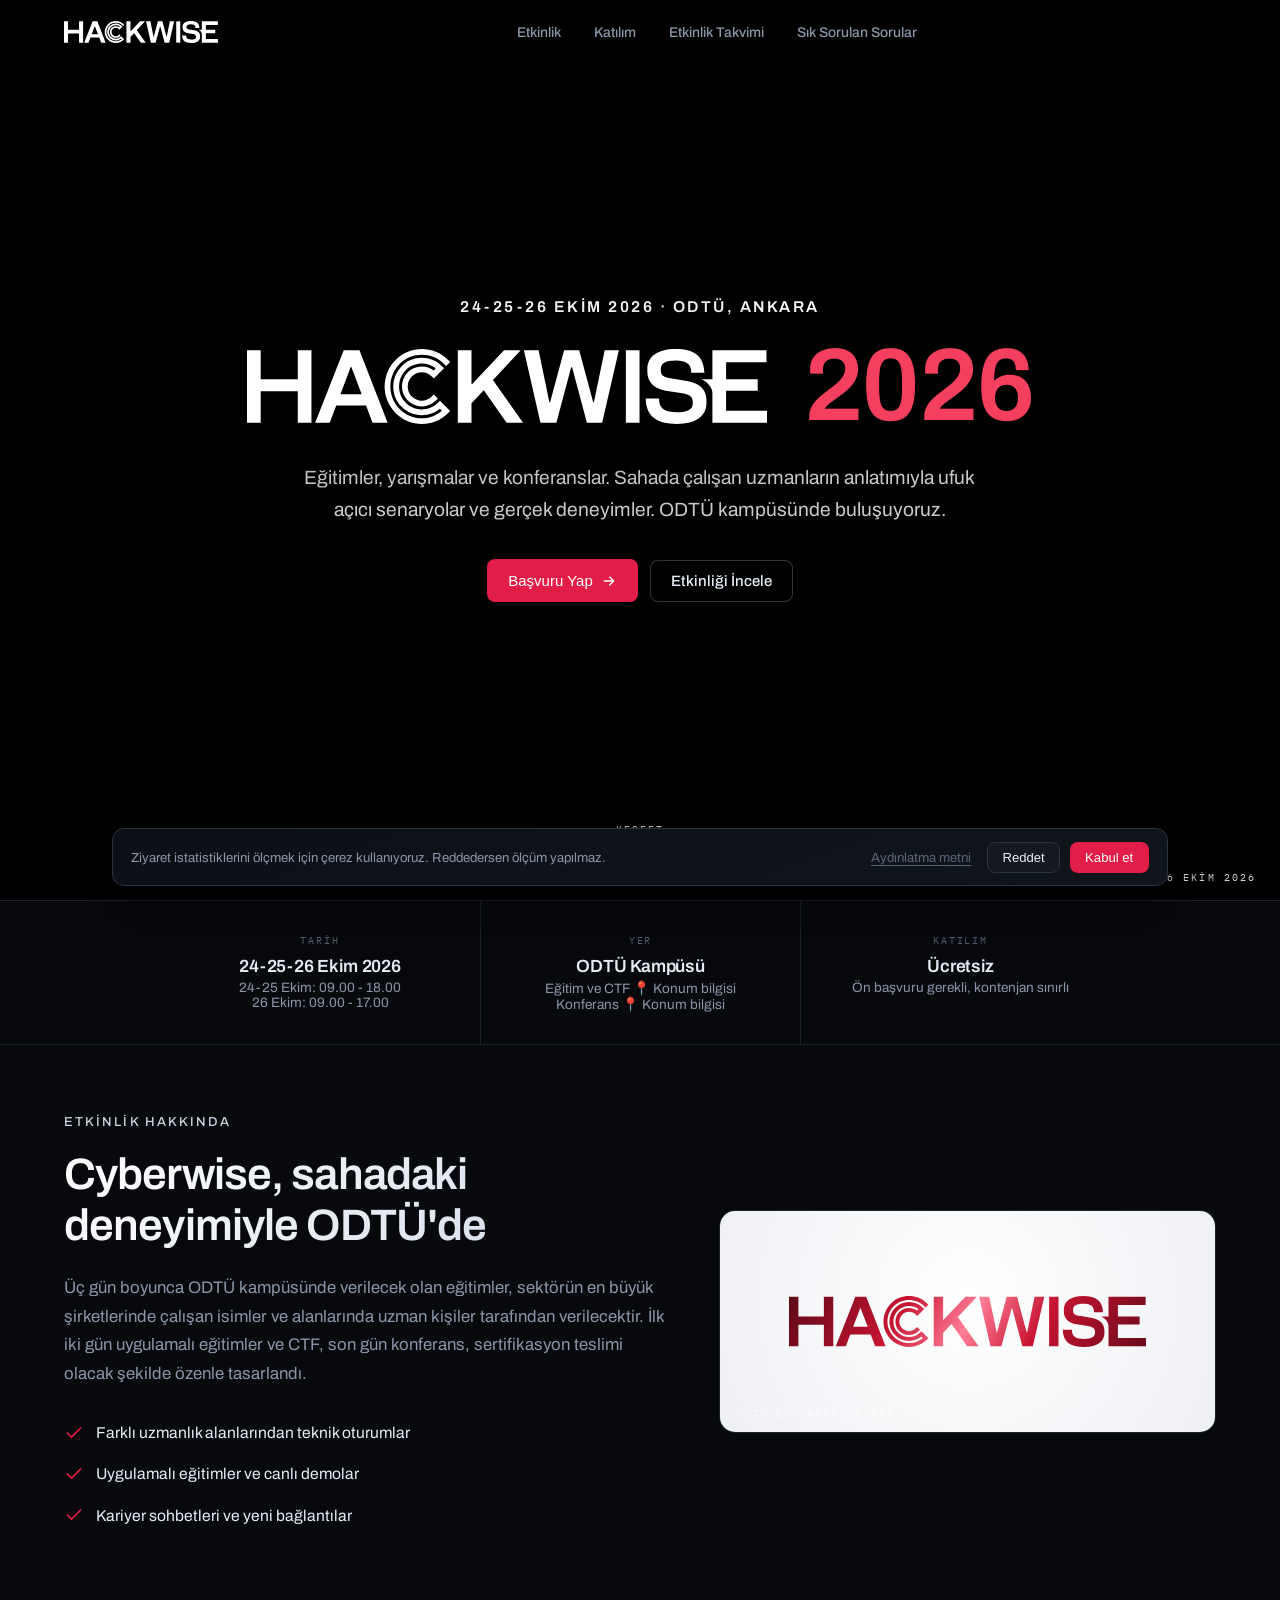
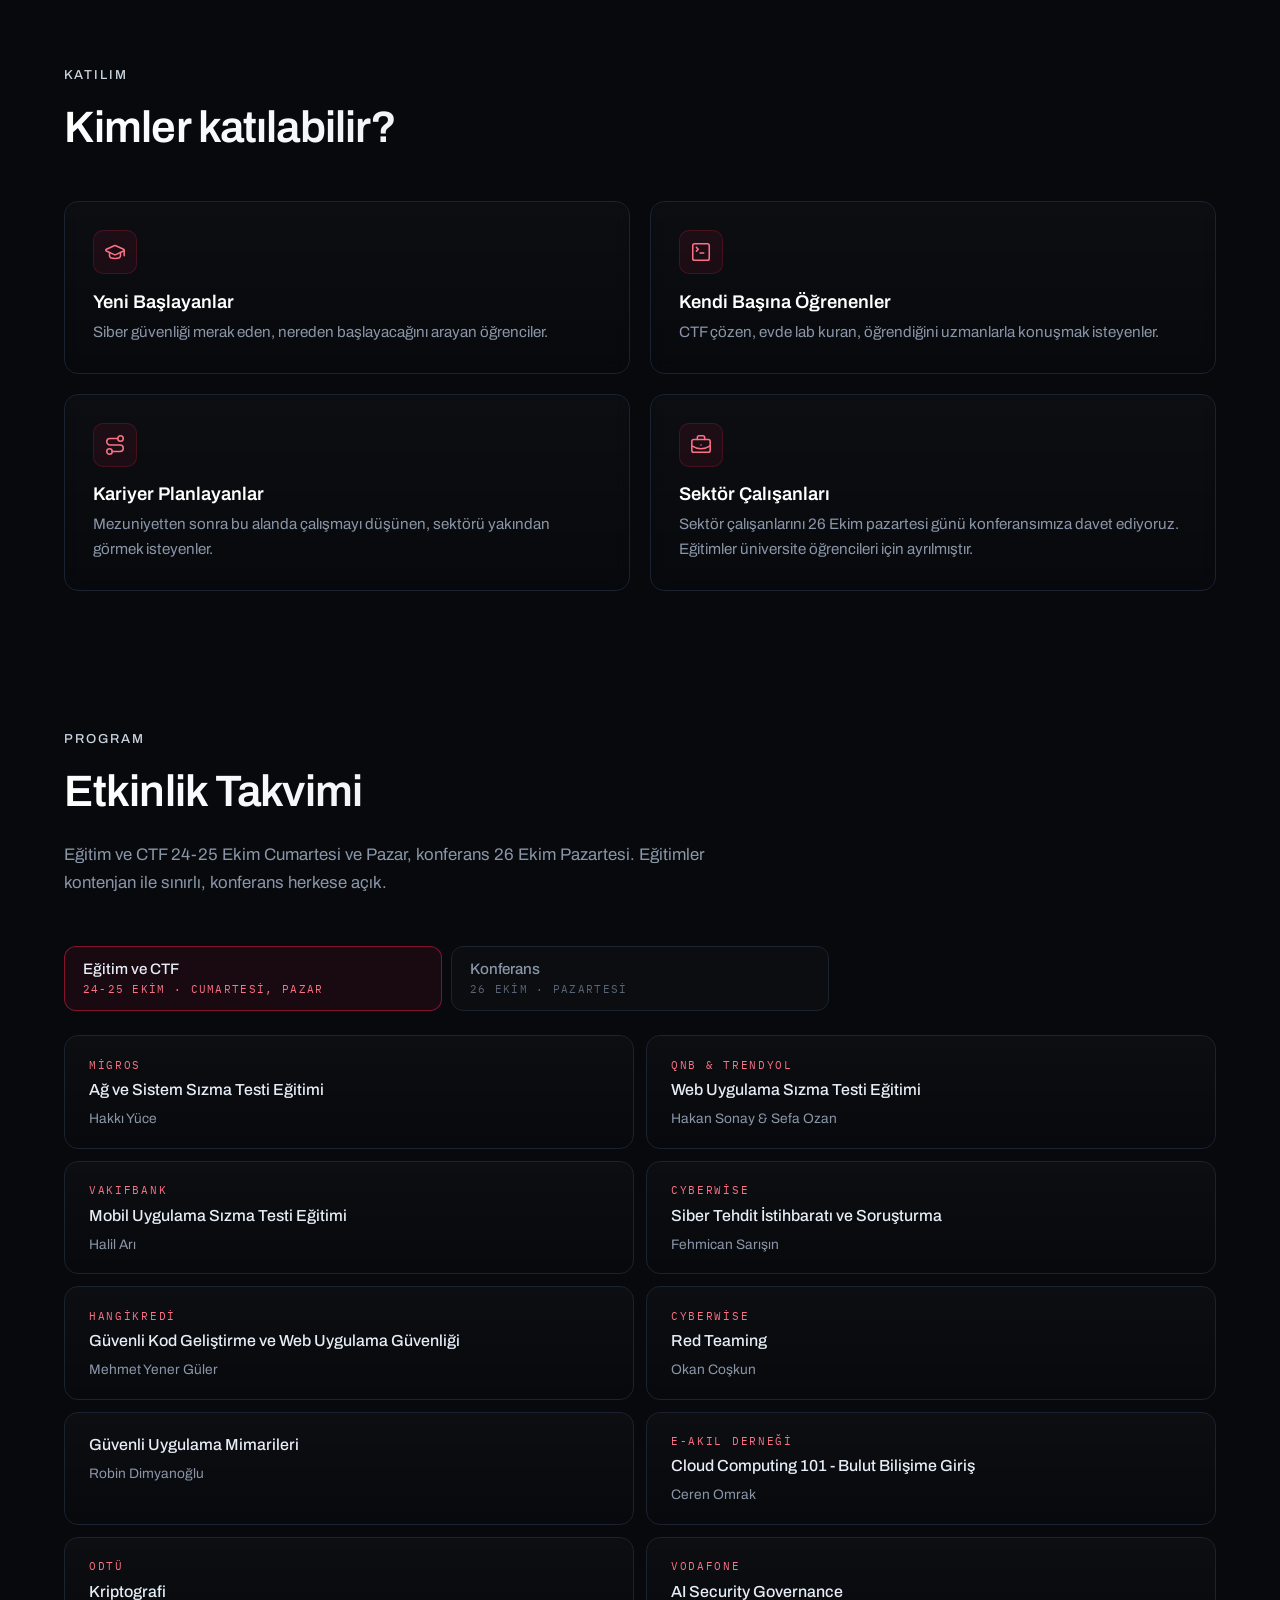
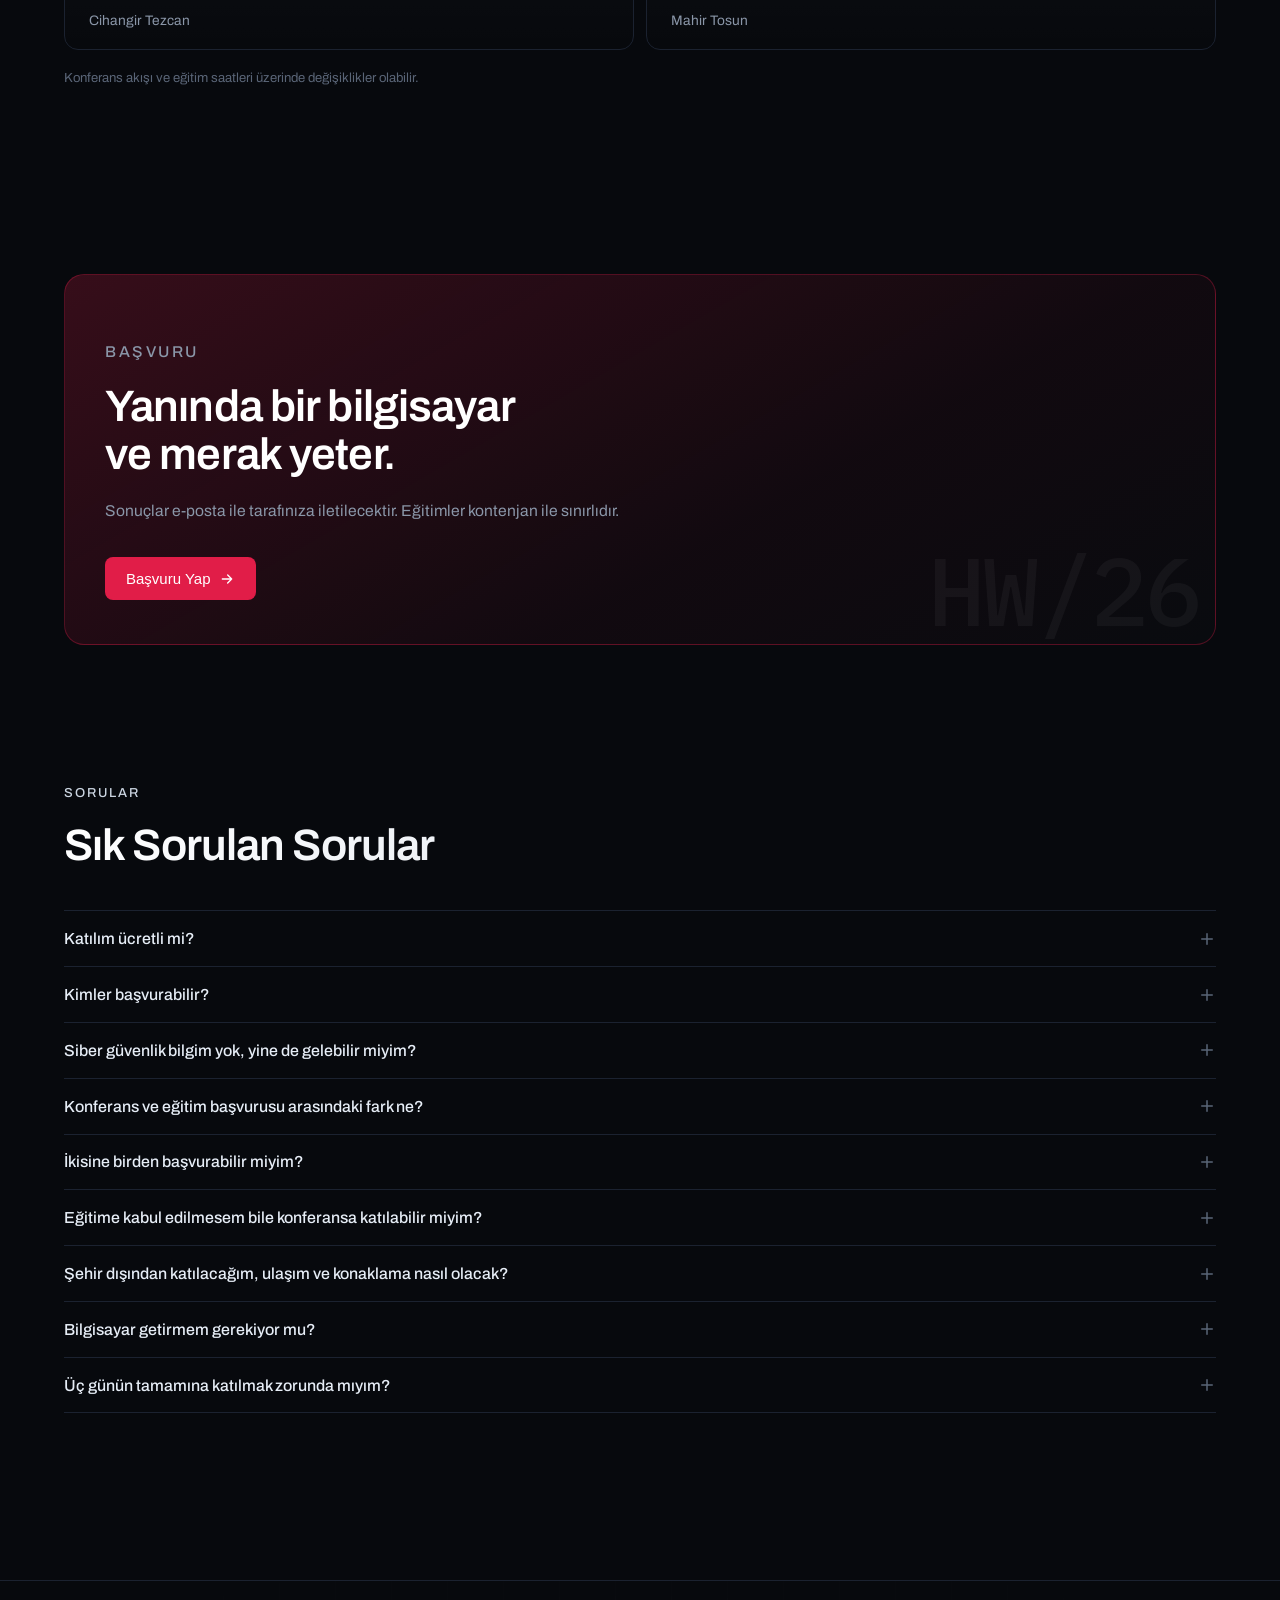
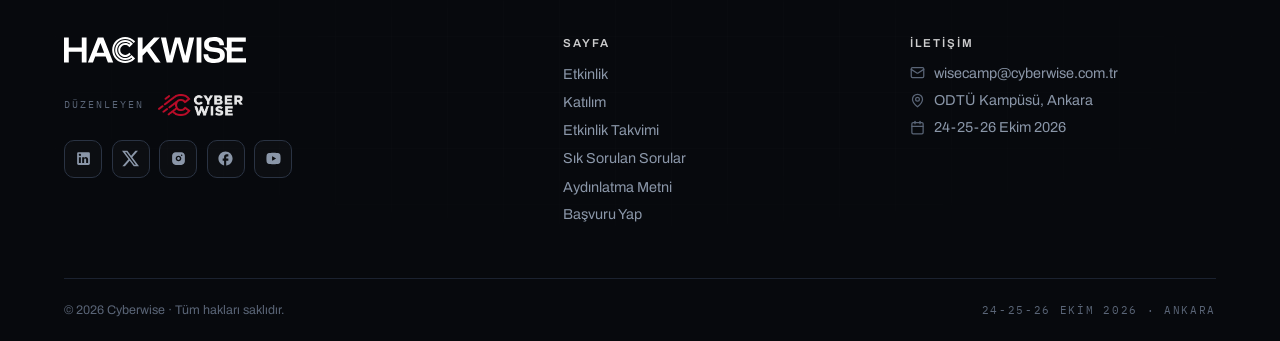
==== commit 3c937862: "Update website" ====
--- a/index.html
+++ b/index.html
@@ -176,16 +176,28 @@
         <div class="strip-grid-bg bg-grid bg-grid-fade"></div>
         <div class="container-page">
           <div class="info-grid">
-            <div class="info-cell">
-              <div class="k">Tarih</div>
-              <div class="v">24-25-26 Ekim 2026</div>
-              <div class="s">Cumartesi - Pazar - Pazartesi</div>
-            </div>
+           <div class="info-cell">
+            <div class="k">Tarih</div>
+            <div class="v">24-25-26 Ekim 2026</div>
+            <div class="s">
+              24-25 Ekim: 09.00 - 18.00<br>
+              26 Ekim: 09.00 - 17.00
+            </div>
+          </div>
+
             <div class="info-cell">
               <div class="k">Yer</div>
               <div class="v">ODTÜ Kampüsü</div>
-              <div class="s">Ankara</div>
-            </div>
+              <div class="s">
+                  Eğitim ve CTF
+                  <a href="https://maps.app.goo.gl/8XYGXjT9rqVvvbHa7" target="_blank" rel="noopener noreferrer">📍 Konum bilgisi</a>
+                   <br> 
+                  Konferans
+                  <a href="https://maps.app.goo.gl/SEr2trGmKCGYi11f7" target="_blank" rel="noopener noreferrer">📍 Konum bilgisi</a>
+              </div>
+            </div>
+
+
             <div class="info-cell">
               <div class="k">Katılım</div>
               <div class="v">Ücretsiz</div>
@@ -378,7 +390,7 @@
               </div>
               <div class="slot">
                 <div class="slot-body">
-                  <h3>Platform Siber Güvenliği</h3>
+                  <h3>35.000 Feet’te Siber Güvenlik: Havacılık Siber Güvenliği ve Emniyet</h3>
                 </div>
               </div>
               <div class="slot slot-break">
@@ -388,7 +400,7 @@
               </div>
               <div class="slot">
                 <div class="slot-body">
-                  <h3>Denizcilikte Siber Güvenlik: Fantastik Zafiyetler ve Bulunabilecekleri Yerler</h3>
+                  <h3>Zero-Day: Kameranı Kim İzliyor?</h3>
                 </div>
               </div>
               <div class="slot">
